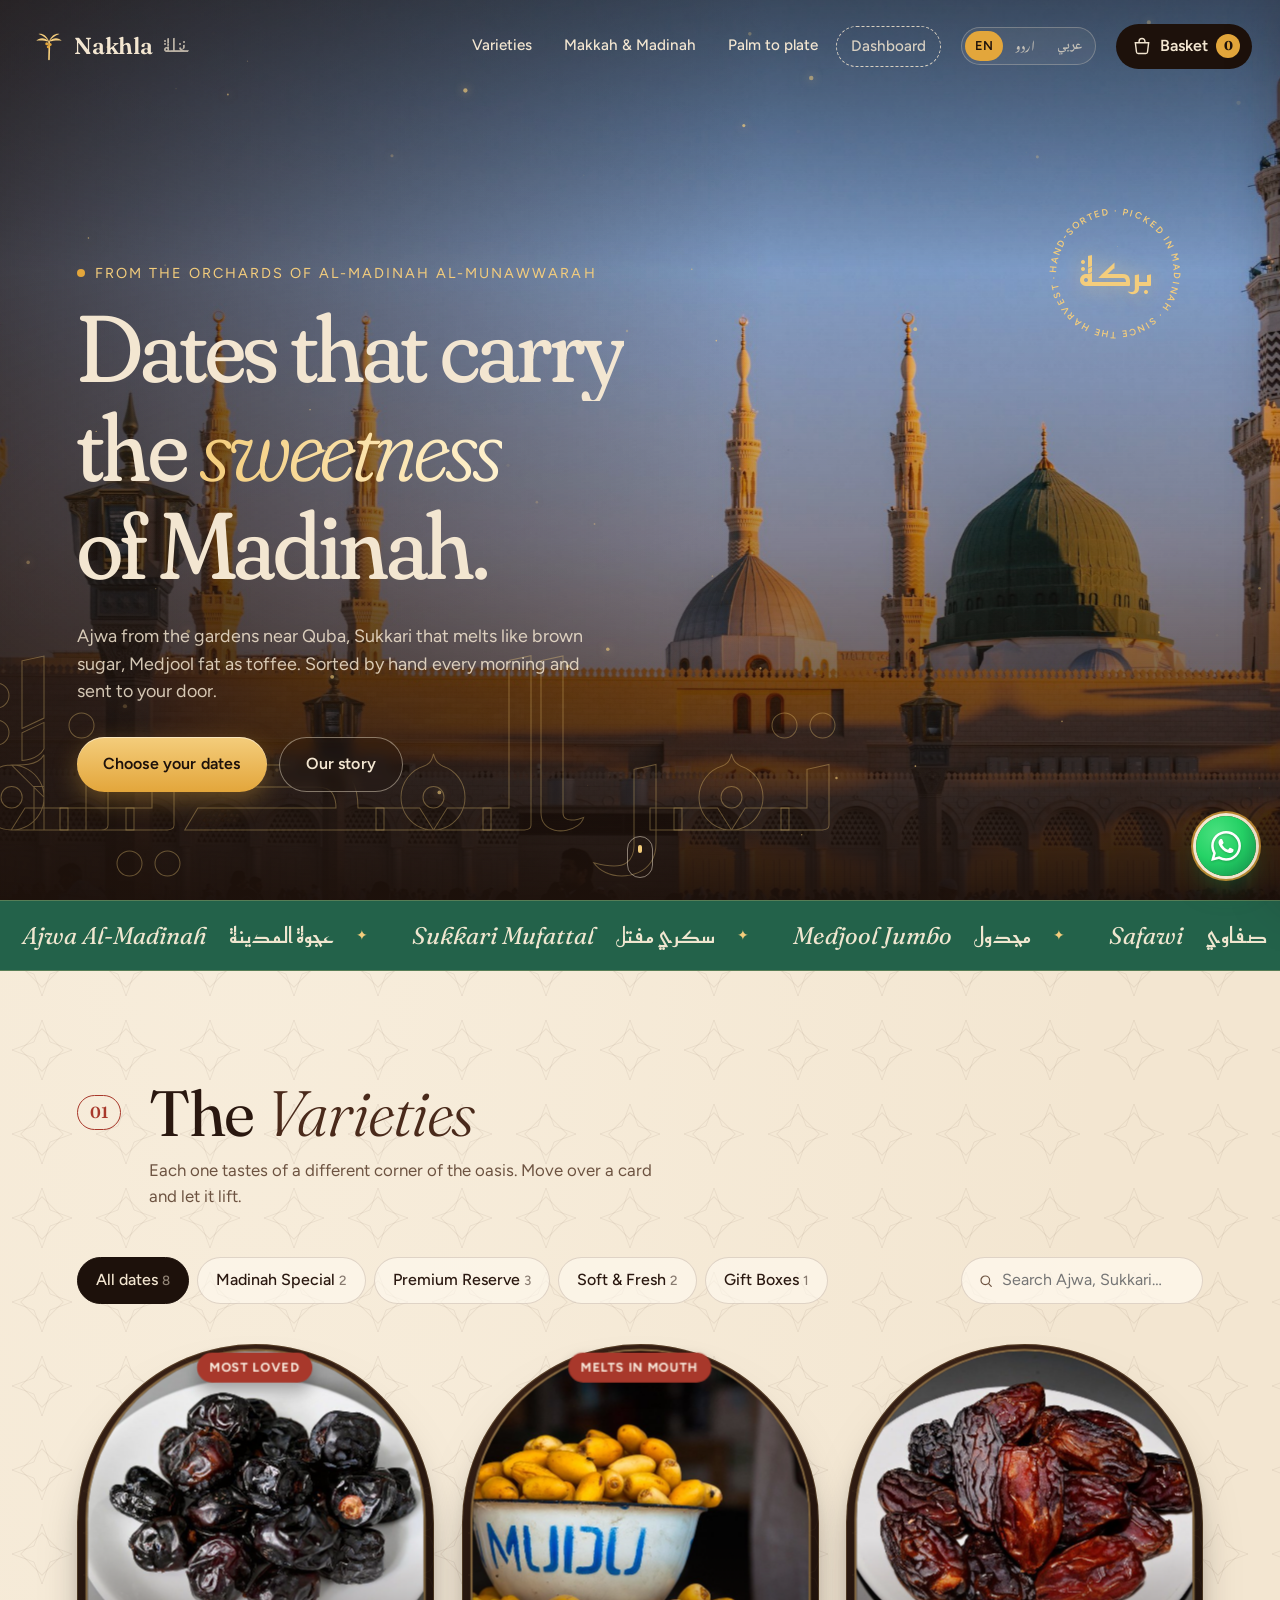
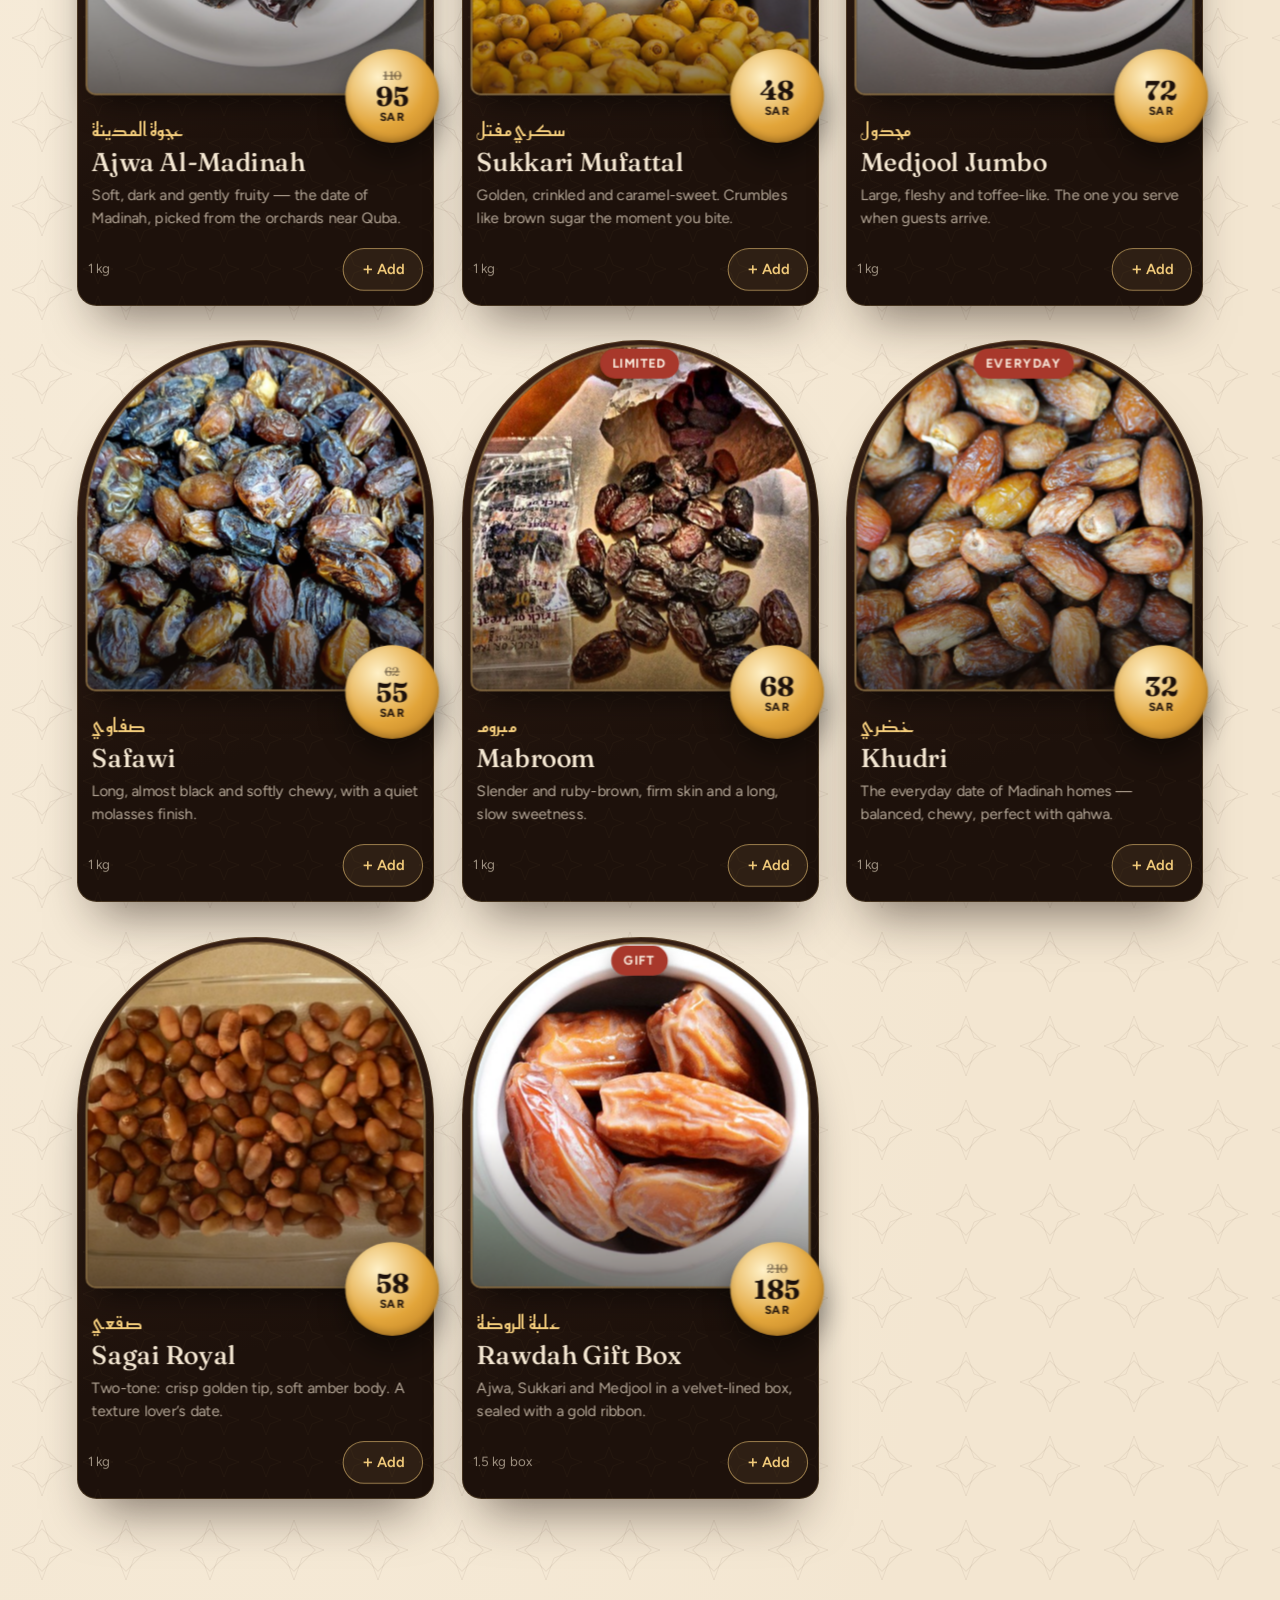
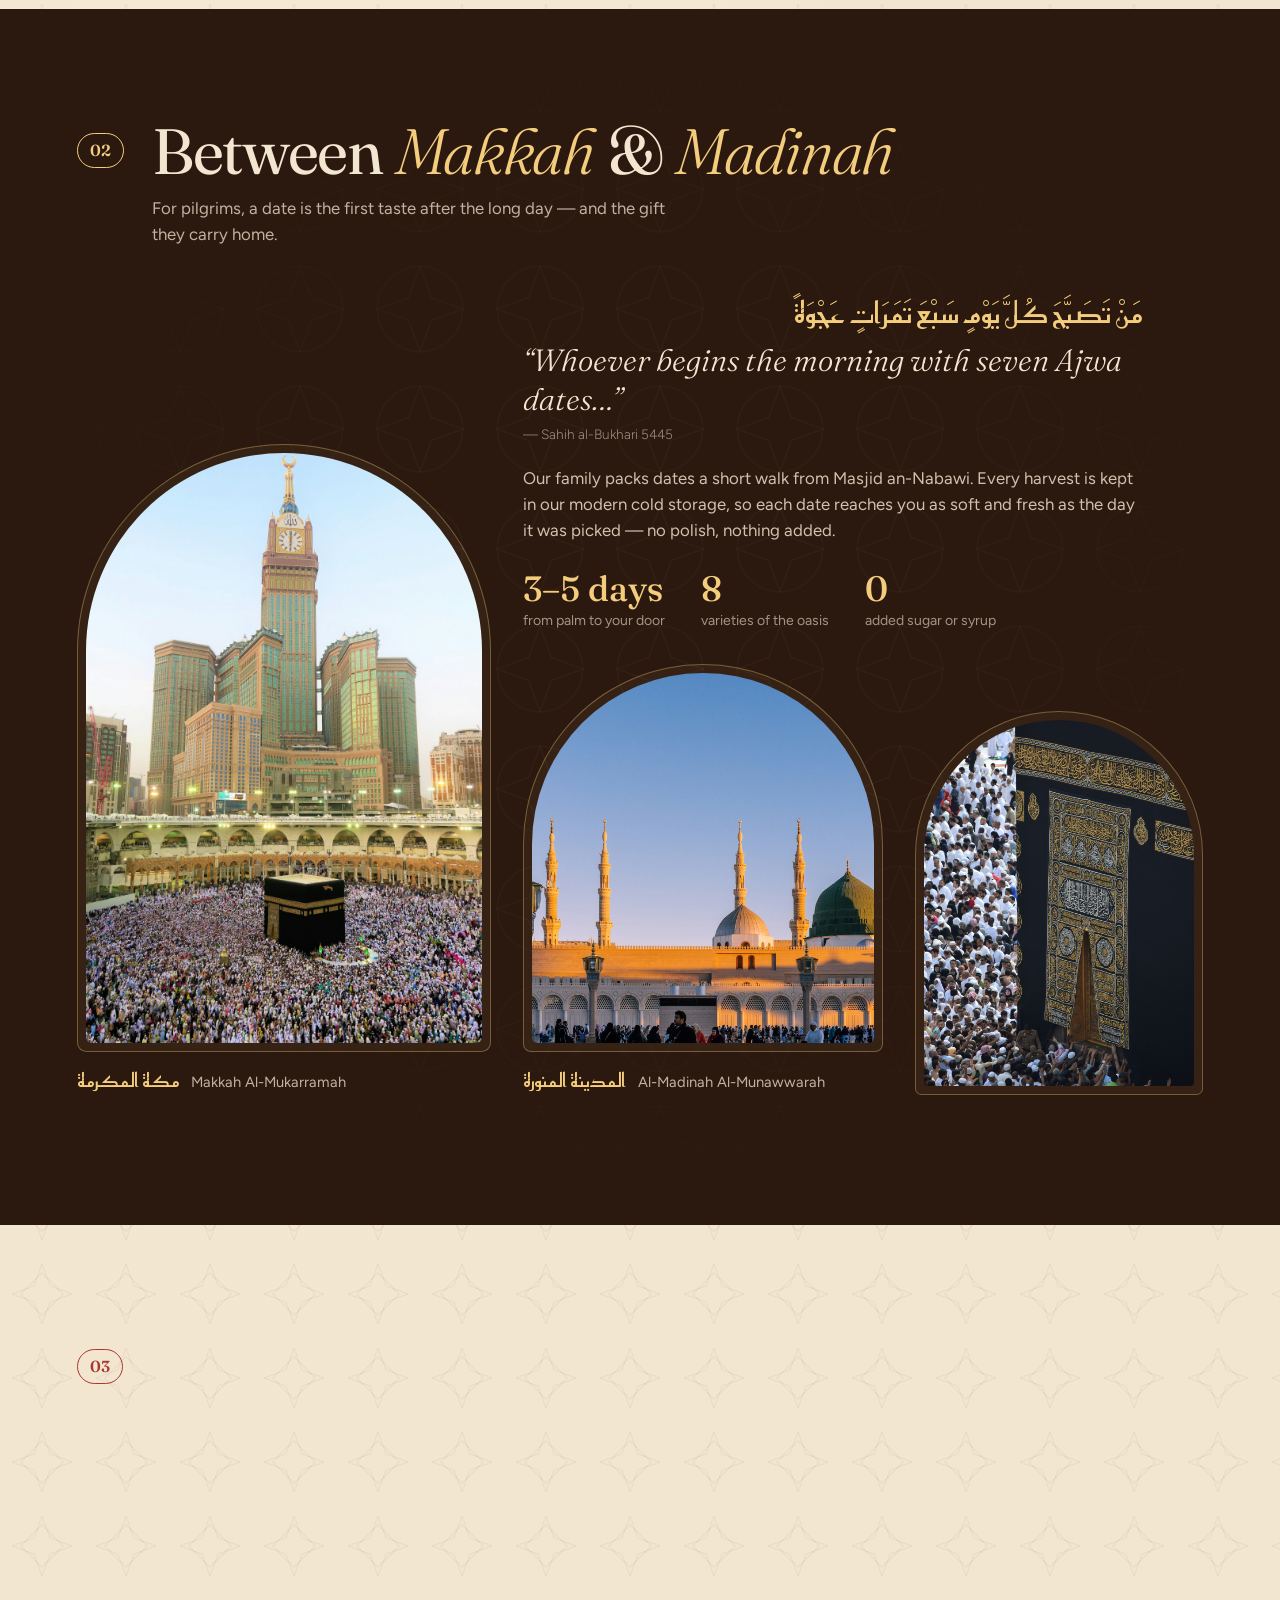
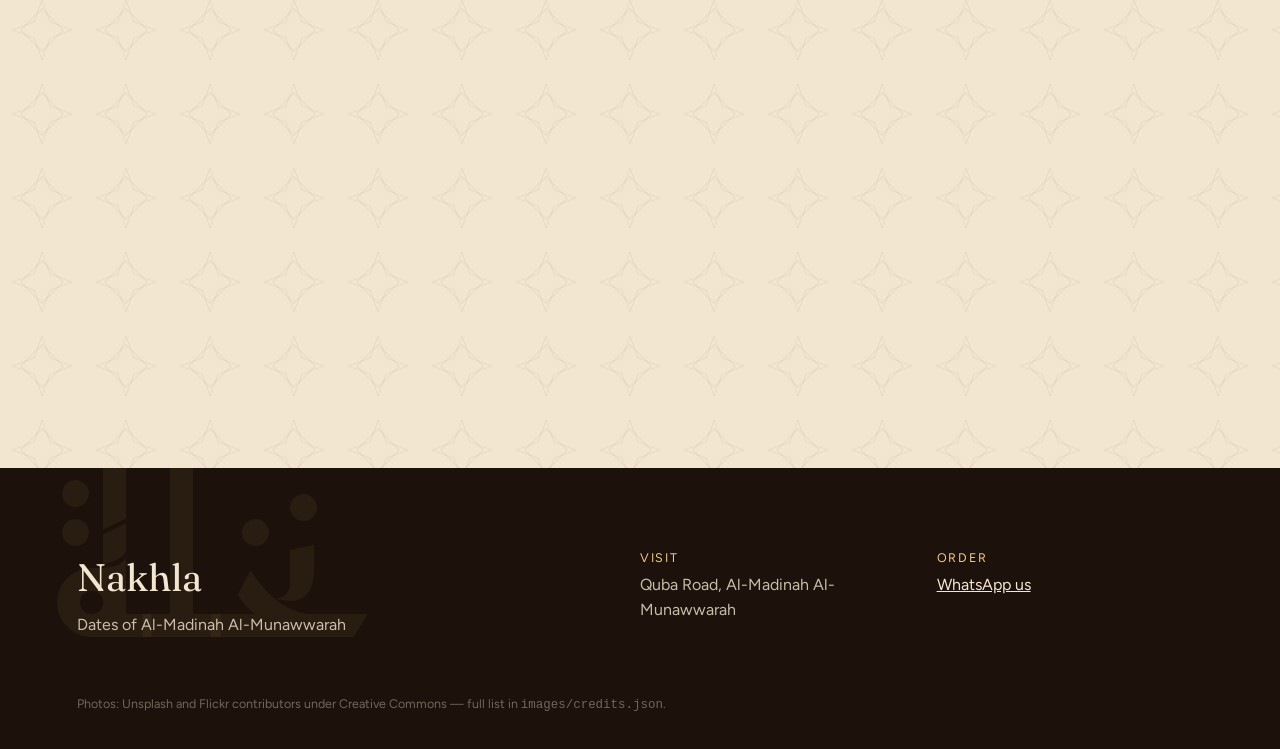
==== index.html @ f66b4bab "Nakhla dates store - client preview Co-Authored-By: Claude Opus 5.5 <noreply@anthropic.com>" ====
<!doctype html>
<html lang="en">
<head>
  <meta charset="utf-8">
  <meta name="viewport" content="width=device-width, initial-scale=1">
  <title>Nakhla — Dates of Madinah</title>
  <meta name="description" content="Ajwa, Sukkari, Medjool and more — hand-sorted dates from the orchards of Al-Madinah Al-Munawwarah.">
  <link rel="preconnect" href="https://fonts.googleapis.com">
  <link rel="preconnect" href="https://fonts.gstatic.com" crossorigin>
  <link href="https://fonts.googleapis.com/css2?family=Fraunces:ital,opsz,wght,SOFT@0,9..144,300..800,50;1,9..144,300..800,50&family=Figtree:wght@400;500;600;700&family=Reem+Kufi:wght@400..700&family=Amiri:wght@400;700&family=Noto+Naskh+Arabic:wght@400..700&family=Noto+Nastaliq+Urdu:wght@400..700&display=swap" rel="stylesheet">
  <link rel="stylesheet" href="css/base.css?v=16">
  <link rel="stylesheet" href="css/store.css?v=16">
  <script src="js/i18n.js?v=16"></script>
</head>
<body>

  <!-- ===== Header ===== -->
  <header class="nav" id="nav">
    <a class="brand" href="#top" aria-label="Nakhla home">
      <svg class="brand-palm" viewBox="0 0 40 40" aria-hidden="true">
        <path d="M20 38 C20 28 21 20 20 14" stroke="currentColor" stroke-width="2.2" fill="none" stroke-linecap="round"/>
        <path d="M20 14 C14 8 7 9 3 13 C9 12 14 13 20 14Z M20 14 C26 8 33 9 37 13 C31 12 26 13 20 14Z M20 14 C17 6 11 3 6 4 C12 6 16 9 20 14Z M20 14 C23 6 29 3 34 4 C28 6 24 9 20 14Z" fill="currentColor"/>
        <circle cx="17" cy="17" r="2" fill="var(--saffron)"/><circle cx="21.5" cy="18" r="2" fill="var(--saffron)"/><circle cx="19" cy="21" r="2" fill="var(--saffron)"/>
      </svg>
      <span class="brand-name" data-bind="name">Nakhla</span>
      <span class="brand-ar ar" data-bind="arabic">نخلة</span>
    </a>
    <nav class="nav-links" aria-label="Main">
      <a href="#shop" data-i18n="nav.varieties">Varieties</a>
      <a href="#cities" data-i18n="nav.cities">Makkah &amp; Madinah</a>
      <a href="#journey" data-i18n="nav.journey">Palm to plate</a>
      <a href="dashboard.html" class="nav-dash" data-i18n="nav.dashboard">Dashboard</a>
    </nav>
    <div class="lang-switch"></div>
    <button class="cart-btn" id="cartBtn" data-i18n-aria="nav.basket" aria-label="Basket">
      <svg viewBox="0 0 24 24" aria-hidden="true"><path d="M4 8h16l-1.4 11.2a2 2 0 0 1-2 1.8H7.4a2 2 0 0 1-2-1.8L4 8Z" fill="none" stroke="currentColor" stroke-width="1.7"/><path d="M8.5 8V6.5a3.5 3.5 0 0 1 7 0V8" fill="none" stroke="currentColor" stroke-width="1.7"/></svg>
      <span data-i18n="nav.basket">Basket</span>
      <b class="cart-count" id="cartCount">0</b>
    </button>
  </header>

  <!-- ===== Hero ===== -->
  <section class="hero" id="top">
    <div class="hero-img" id="heroImg" style="background-image:url('images/madinah-nabawi.jpg')"></div>
    <div class="hero-shade"></div>
    <canvas class="hero-dust" id="heroDust" aria-hidden="true"></canvas>
    <div class="hero-calli ar" aria-hidden="true">تمر المدينة</div>

    <div class="hero-inner">
      <p class="eyebrow reveal"><span class="dot"></span> <span data-i18n="hero.eyebrow">From the orchards of Al-Madinah Al-Munawwarah</span></p>
      <h1 class="hero-title" data-i18n-html="hero.title">
        <span class="line"><span>Dates that carry</span></span>
        <span class="line"><span>the <em>sweetness</em></span></span>
        <span class="line"><span>of Madinah.</span></span>
      </h1>
      <p class="hero-sub reveal" data-i18n="hero.sub">Ajwa from the gardens near Quba, Sukkari that melts like brown sugar, Medjool fat as toffee. Sorted by hand every morning and sent to your door.</p>
      <div class="hero-cta reveal">
        <a href="#shop" class="btn btn-gold" data-i18n="hero.cta1">Choose your dates</a>
        <a href="#cities" class="btn btn-ghost" data-i18n="hero.cta2">Our story</a>
      </div>
    </div>

    <div class="hero-seal reveal" aria-hidden="true">
      <svg viewBox="0 0 200 200">
        <defs><path id="sealPath" d="M100 100 m-78 0 a78 78 0 1 1 156 0 a78 78 0 1 1 -156 0"/></defs>
        <text><textPath href="#sealPath" data-i18n="hero.seal">HAND-SORTED · PICKED IN MADINAH · SINCE THE HARVEST · </textPath></text>
      </svg>
      <span class="ar">بركة</span>
    </div>

    <a href="#shop" class="scroll-cue" data-i18n-aria="nav.varieties" aria-label="Varieties"><span></span></a>
  </section>

  <!-- ===== Marquee ===== -->
  <div class="marquee" aria-hidden="true">
    <div class="marquee-track" id="marquee"></div>
  </div>

  <!-- ===== Shop ===== -->
  <section class="shop" id="shop">
    <div class="sec-head">
      <span class="sec-num">01</span>
      <div>
        <h2 class="sec-title reveal" data-i18n-html="shop.title">The <em>Varieties</em></h2>
        <p class="sec-sub reveal" data-i18n="shop.sub">Each one tastes of a different corner of the oasis. Move over a card and let it lift.</p>
      </div>
    </div>

    <div class="shop-tools reveal">
      <div class="chips" id="chips" role="tablist"></div>
      <label class="search">
        <svg viewBox="0 0 24 24" aria-hidden="true"><circle cx="11" cy="11" r="6.5" fill="none" stroke="currentColor" stroke-width="1.8"/><path d="m16 16 4 4" stroke="currentColor" stroke-width="1.8" stroke-linecap="round"/></svg>
        <input id="search" type="search" data-i18n-ph="shop.search" data-i18n-aria="shop.search" placeholder="Search Ajwa, Sukkari…" aria-label="Search">
      </label>
    </div>

    <div class="grid" id="grid"></div>
    <p class="empty" id="empty" hidden data-i18n="shop.empty">No dates match that search. Try another name.</p>
  </section>

  <!-- ===== Holy cities ===== -->
  <section class="cities" id="cities">
    <div class="cities-pattern" aria-hidden="true"></div>
    <div class="sec-head light">
      <span class="sec-num">02</span>
      <div>
        <h2 class="sec-title reveal" data-i18n-html="cities.title">Between <em>Makkah</em> &amp; <em>Madinah</em></h2>
        <p class="sec-sub reveal" data-i18n="cities.sub">For pilgrims, a date is the first taste after the long day — and the gift they carry home.</p>
      </div>
    </div>

    <div class="cities-grid">
      <figure class="arch arch-tall reveal">
        <div class="arch-frame"><img src="images/makkah-kaaba.jpg" data-i18n-alt="alt.makkah" alt="The Kaaba in Masjid al-Haram, Makkah, with the clock tower behind" loading="lazy"></div>
        <figcaption data-i18n-html="cities.makkah"><span class="ar">مكة المكرمة</span> Makkah Al-Mukarramah</figcaption>
      </figure>

      <div class="cities-text reveal">
        <p class="quote">
          <span class="ar quote-ar">مَنْ تَصَبَّحَ كُلَّ يَوْمٍ سَبْعَ تَمَرَاتٍ عَجْوَةً</span>
          <span data-i18n="cities.quote">“Whoever begins the morning with seven Ajwa dates…”</span>
          <small data-i18n="cities.source">— Sahih al-Bukhari 5445</small>
        </p>
        <p data-i18n="cities.p">Our family packs dates a short walk from Masjid an-Nabawi. Every harvest is kept in our modern cold storage, so each date reaches you as soft and fresh as the day it was picked — no polish, nothing added.</p>
        <ul class="facts">
          <li><b data-i18n="fact1.b">3–5 days</b><span data-i18n="fact1.s">from palm to your door</span></li>
          <li><b>8</b><span data-i18n="fact2.s">varieties of the oasis</span></li>
          <li><b>0</b><span data-i18n="fact3.s">added sugar or syrup</span></li>
        </ul>
      </div>

      <figure class="arch arch-med reveal">
        <div class="arch-frame"><img src="images/madinah-nabawi.jpg" data-i18n-alt="alt.madinah" alt="Masjid an-Nabawi with its green dome at sunset, Madinah" loading="lazy"></div>
        <figcaption data-i18n-html="cities.madinah"><span class="ar">المدينة المنورة</span> Al-Madinah Al-Munawwarah</figcaption>
      </figure>

      <figure class="arch arch-small reveal">
        <div class="arch-frame"><img src="images/kaaba-door.jpg" data-i18n-alt="alt.door" alt="Golden door of the Kaaba surrounded by pilgrims" loading="lazy"></div>
      </figure>
    </div>
  </section>

  <!-- ===== Journey ===== -->
  <section class="journey" id="journey">
    <div class="sec-head">
      <span class="sec-num">03</span>
      <div>
        <h2 class="sec-title reveal" data-i18n-html="journey.title">From palm <em>to plate</em></h2>
      </div>
    </div>
    <div class="journey-row">
      <article class="step reveal">
        <div class="step-img"><img src="images/palm-bunches.jpg" data-i18n-alt="alt.palm" alt="Bunches of ripening dates hanging from a palm" loading="lazy"></div>
        <span class="step-n" data-i18n="step1.n">i.</span>
        <h3 data-i18n="step1.h">Picked at rutab</h3>
        <p data-i18n="step1.p">Bunches are cut when the dates turn soft and glossy — not a day early.</p>
      </article>
      <article class="step reveal">
        <div class="step-img"><img src="images/market.jpg" data-i18n-alt="alt.market" alt="Trays of dates sorted by variety at a market" loading="lazy"></div>
        <span class="step-n" data-i18n="step2.n">ii.</span>
        <h3 data-i18n="step2.h">Sorted by hand</h3>
        <p data-i18n="step2.p">Every date is checked by eye. Torn, dry or dull ones never reach a box.</p>
      </article>
      <article class="step reveal">
        <div class="step-img"><img src="images/shop.jpg" data-i18n-alt="alt.shop" alt="Dates displayed in a shop counter" loading="lazy"></div>
        <span class="step-n" data-i18n="step3.n">iii.</span>
        <h3 data-i18n="step3.h">Packed &amp; sent</h3>
        <p data-i18n="step3.p">Sealed the same day, with a little card naming the orchard it came from.</p>
      </article>
    </div>
  </section>

  <!-- ===== Footer ===== -->
  <footer class="foot">
    <div class="foot-calli ar" aria-hidden="true">نخلة</div>
    <div class="foot-grid">
      <div>
        <p class="foot-brand" data-bind="name">Nakhla</p>
        <p data-bind="tagline">Dates of Al-Madinah Al-Munawwarah</p>
      </div>
      <div>
        <p class="foot-h" data-i18n="foot.visit">Visit</p>
        <p data-bind="address">Quba Road, Al-Madinah Al-Munawwarah</p>
      </div>
      <div>
        <p class="foot-h" data-i18n="foot.order">Order</p>
        <a id="footWa" href="#" target="_blank" rel="noopener" data-i18n="foot.wa">WhatsApp us</a>
      </div>
    </div>
    <p class="credits" data-i18n-html="foot.credits">Photos: Unsplash and Flickr contributors under Creative Commons — full list in <code>images/credits.json</code>.</p>
  </footer>

  <!-- ===== Cart drawer ===== -->
  <div class="scrim" id="scrim"></div>
  <aside class="drawer" id="drawer" data-i18n-aria="cart.title" aria-label="Your basket" aria-hidden="true">
    <div class="drawer-head">
      <h3 data-i18n="cart.title">Your basket</h3>
      <button class="icon-btn" id="closeCart" data-i18n-aria="cart.close" aria-label="Close basket">✕</button>
    </div>
    <div class="drawer-body" id="cartList"></div>
    <div class="drawer-foot">
      <div class="ship-meter" id="shipMeter"><p id="shipText"></p><div class="ship-track"><div class="ship-fill" id="shipFill"></div></div></div>
      <div class="total-row"><span data-i18n="cart.subtotal">Subtotal</span><b id="cartTotal">0</b></div>
      <a class="btn btn-gold btn-block" id="checkout" href="checkout.html" data-i18n="cart.checkout">Checkout →</a>
      <a class="btn-wa" id="waOrder" href="#" target="_blank" rel="noopener" data-i18n="cart.wa">or quick order on WhatsApp</a>
      <p class="tiny" id="payLine"></p>
    </div>
  </aside>

  <div class="toast" id="toast" role="status" aria-live="polite"></div>

  <script src="js/data.js?v=16"></script>
  <script src="js/fairy.js?v=16"></script>
  <script src="js/wa-float.js?v=16"></script>
  <script src="js/store.js?v=16"></script>
</body>
</html>
---- css/base.css ----
/* Nakhla — shared tokens. Palette pulled from the food itself:
   date syrup, toasted sesame, saffron, pistachio and the green of the Rawdah dome. */
:root {
  --dibs: #1d110b;          /* date syrup — deepest */
  --dibs-2: #2b1910;
  --cocoa: #4a2a1b;
  --tahini: #f3e6d1;        /* page background */
  --tahini-2: #ead8bc;
  --sesame: #d9bf96;
  --saffron: #e3a63b;
  --saffron-2: #f4cd7c;
  --pomegranate: #a8382b;
  --pistachio: #8fae6a;
  --rawdah: #23624a;        /* green dome */
  --rawdah-2: #174634;
  --ink: #2a1810;
  --ink-soft: #6d5341;
  --line: rgba(74, 42, 27, .16);

  --f-display: 'Fraunces', Georgia, serif;
  --f-body: 'Figtree', system-ui, sans-serif;
  --f-arabic: 'Reem Kufi', 'Amiri', serif;

  --r-lg: 22px;
  --r-md: 14px;
  --ease-out: cubic-bezier(.16, 1, .3, 1);
}

*, *::before, *::after { box-sizing: border-box; }
html { scroll-behavior: smooth; -webkit-text-size-adjust: 100%; }
body {
  margin: 0;
  font-family: var(--f-body);
  color: var(--ink);
  background: var(--tahini);
  line-height: 1.55;
  overflow-x: hidden;
}
img { max-width: 100%; display: block; }
[hidden] { display: none !important; }
button, input, select, textarea { font: inherit; color: inherit; }
a { color: inherit; }
.ar { font-family: var(--f-arabic); direction: rtl; }

/* Ajwa date cursor */
html.fairy-on, html.fairy-on * { cursor: none !important; }
.fairy {
  position: fixed; left: 0; top: 0; z-index: 10000; pointer-events: none;
  width: 72px; height: 72px; opacity: 0; transition: opacity .3s;
  will-change: transform; filter: drop-shadow(0 5px 7px rgba(29, 17, 11, .35));
}
.fairy.show { opacity: 1; }
/* scale/rotate around the tip (the click point) so it never drifts off target */
.fairy svg { display: block; overflow: visible; transform-origin: 33% 38%; transition: transform .3s var(--ease-out); }
.fairy.hover svg { transform: scale(1.15); }
.fairy.tap svg { transform: scale(.86); }
.fairy .c-glow { transform-box: fill-box; transform-origin: center; opacity: .5; animation: glow 2s ease-in-out infinite; }
.fairy.hover .c-glow { opacity: 1; }
.fairy .c-twinkle { transform-box: fill-box; transform-origin: center; animation: twinkle 1.6s ease-in-out infinite; }
@keyframes glow { 50% { transform: scale(.82); } }
@keyframes twinkle { 0%, 100% { transform: scale(.3) rotate(0); opacity: .2; } 50% { transform: scale(1.1) rotate(45deg); opacity: 1; } }
.fairy-dust { position: fixed; inset: 0; z-index: 9999; pointer-events: none; }

@media (prefers-reduced-motion: reduce) {
  *, *::before, *::after { animation-duration: .01ms !important; animation-iteration-count: 1 !important; transition-duration: .01ms !important; }
  html { scroll-behavior: auto; }
}

/* Toast */
.toast {
  position: fixed; left: 50%; bottom: 28px; z-index: 900;
  transform: translate(-50%, calc(100% + 60px)); opacity: 0; transition: transform .5s var(--ease-out), opacity .3s;
  background: var(--dibs); color: var(--tahini); padding: 12px 20px; border-radius: 999px;
  box-shadow: 0 12px 30px rgba(29, 17, 11, .35); font-weight: 500; font-size: .95rem;
  display: flex; gap: 10px; align-items: center; max-width: calc(100vw - 32px);
}
.toast.show { transform: translate(-50%, 0); opacity: 1; }
.toast::before { content: '✦'; color: var(--saffron); }

/* ================= Languages ================= */
/* Language switcher (EN | اردو | عربي) */
.lang-switch {
  display: inline-flex; align-items: center; gap: 2px; padding: 3px; border-radius: 999px;
  border: 1px solid color-mix(in srgb, currentColor 28%, transparent);
  background: color-mix(in srgb, currentColor 6%, transparent);
  direction: ltr; flex: none;
}
.lang-switch button {
  height: 30px; min-width: 38px; padding: 0 10px; border: 0; border-radius: 999px; background: none; color: inherit;
  display: grid; place-items: center; font: 600 .8rem/1 'Figtree', system-ui, sans-serif; opacity: .72;
  transition: background .25s, color .25s, opacity .25s;
}
.lang-switch button[lang="ur"] { font: 500 .8rem/1 'Noto Nastaliq Urdu', serif; padding-bottom: 4px; }
.lang-switch button[lang="ar"] { font: 600 .86rem/1 'Noto Naskh Arabic', serif; }
.lang-switch button:hover { opacity: 1; }
.lang-switch button.on { background: var(--saffron); color: var(--dibs); opacity: 1; }

/* Fonts per language */
html[lang="ur"] { --f-display: 'Noto Nastaliq Urdu', 'Noto Naskh Arabic', serif; --f-body: 'Noto Nastaliq Urdu', 'Noto Naskh Arabic', serif; }
html[lang="ar"] { --f-display: 'Amiri', 'Noto Naskh Arabic', serif; --f-body: 'Noto Naskh Arabic', 'Amiri', serif; }
html[lang="ur"] body { line-height: 2.05; }
html[lang="ar"] body { line-height: 1.75; }
/* Arabic script must never be letter-spaced (it breaks the joins) and has no italics */
html[dir="rtl"] *, html[dir="rtl"] *::before, html[dir="rtl"] *::after { letter-spacing: 0 !important; }
html[dir="rtl"] em, html[dir="rtl"] i { font-style: normal !important; }
html[dir="rtl"] .eyebrow, html[dir="rtl"] .kicker { text-transform: none; }
/* Brand name, prices and big numbers stay in the Latin display face in every language */
.brand-name, .foot-brand, .co-brand > span:first-child, .sec-num, .cart-count,
.dcard-price b, .dcard-price s, .total-row b, .facts b, .sum-rows .grand dd, .order-no b, .stat-v {
  font-family: 'Fraunces', Georgia, serif;
}
/* Phone / email boxes stay left-to-right but sit on the right in RTL pages */
html[dir="rtl"] input[dir="ltr"] { text-align: right; }
.latin { font-family: 'Fraunces', Georgia, serif; direction: ltr; }
/* +/− quantity controls use the Latin face so the symbols sit centred in every language */
.qty button, .qty span { font-family: 'Figtree', system-ui, sans-serif; line-height: 1; }

/* ================= Floating WhatsApp button ================= */
.wa-float {
  position: fixed; bottom: 24px; inset-inline-end: 24px; z-index: 150;
  display: flex; align-items: center; gap: 12px; text-decoration: none;
  transition: opacity .3s, transform .4s var(--ease-out);
  animation: waIn .8s 1s var(--ease-out) both;
}
@keyframes waIn { from { opacity: 0; transform: translateY(30px) scale(.6); } }
.wa-btn {
  position: relative; width: 60px; height: 60px; border-radius: 50%; display: grid; place-items: center; color: #fff;
  background: radial-gradient(circle at 35% 30%, #4be07f, #25d366 45%, #128c4b);
  box-shadow: 0 0 0 3px var(--tahini), 0 0 0 5px rgba(227, 166, 59, .75), 0 14px 30px -8px rgba(18, 140, 75, .65);
  transition: transform .35s var(--ease-out), box-shadow .35s;
}
.wa-btn::before, .wa-btn::after { /* soft rings pulsing outward */
  content: ''; position: absolute; inset: 0; border-radius: 50%; border: 2px solid #25d366; opacity: 0;
  animation: waRing 2.8s ease-out infinite;
}
.wa-btn::after { animation-delay: 1.4s; }
@keyframes waRing { 0% { transform: scale(1); opacity: .55; } 100% { transform: scale(1.8); opacity: 0; } }
.wa-btn svg { filter: drop-shadow(0 1px 1px rgba(0, 0, 0, .2)); transition: transform .35s var(--ease-out); }
.wa-float:hover .wa-btn { transform: translateY(-3px) scale(1.06); box-shadow: 0 0 0 3px var(--tahini), 0 0 0 5px var(--saffron), 0 18px 34px -8px rgba(18, 140, 75, .75); }
.wa-float:hover .wa-btn svg { transform: rotate(-12deg); }
.wa-float:active .wa-btn { transform: scale(.94); }
.wa-tip {
  order: -1; white-space: nowrap; background: var(--dibs); color: var(--tahini); font: 600 .9rem var(--f-body);
  padding: 9px 16px; border-radius: 999px; border: 1px solid rgba(244, 205, 124, .55); box-shadow: 0 10px 24px -10px rgba(29, 17, 11, .6), 0 0 0 3px rgba(243, 230, 209, .35);
  opacity: 0; transform: translateX(10px); pointer-events: none; transition: opacity .3s, transform .4s var(--ease-out);
}
html[dir="rtl"] .wa-tip { transform: translateX(-10px); }
html[lang="ur"] .wa-tip { line-height: 1.9; padding: 4px 16px 8px; }
.wa-float:hover .wa-tip, .wa-float:focus-visible .wa-tip, .wa-float.peek .wa-tip { opacity: 1; transform: none; }
.wa-float:focus-visible { outline: none; }
.wa-float:focus-visible .wa-btn { box-shadow: 0 0 0 3px var(--tahini), 0 0 0 6px var(--dibs); }
/* step aside while the basket drawer is open */
.drawer.open ~ .wa-float { opacity: 0; pointer-events: none; transform: scale(.7); }
@media (max-width: 600px) {
  .wa-float { bottom: 16px; inset-inline-end: 16px; }
  .wa-btn { width: 54px; height: 54px; }
  .wa-tip { display: none; }
}
@media print { .wa-float { display: none; } }
---- css/store.css ----
/* ================= Store ================= */
body {
  background-color: var(--tahini);
  /* faint eight-point star lattice, like a mashrabiya shadow on the floor */
  background-image:
    url("data:image/svg+xml,%3Csvg xmlns='http://www.w3.org/2000/svg' width='84' height='84' viewBox='0 0 84 84'%3E%3Cg fill='none' stroke='%234a2a1b' stroke-opacity='.07' stroke-width='1'%3E%3Cpath d='M42 12 L50 34 L72 42 L50 50 L42 72 L34 50 L12 42 L34 34Z'/%3E%3Crect x='27' y='27' width='30' height='30' transform='rotate(45 42 42)'/%3E%3C/g%3E%3C/svg%3E"),
    radial-gradient(ellipse at 20% 0%, #f8eedd 0%, transparent 60%);
}

/* ---------- Buttons ---------- */
.btn {
  display: inline-flex; align-items: center; justify-content: center; gap: 8px;
  padding: 14px 26px; border-radius: 999px; border: 0; text-decoration: none;
  font-weight: 600; letter-spacing: .01em; transition: transform .35s var(--ease-out), box-shadow .35s, background .3s;
  position: relative; overflow: hidden;
}
.btn:active { transform: scale(.97); }
.btn-gold { background: linear-gradient(180deg, var(--saffron-2), var(--saffron)); color: var(--dibs); box-shadow: 0 8px 24px rgba(227, 166, 59, .35), inset 0 1px 0 rgba(255, 255, 255, .5); }
.btn-gold::after {
  content: ''; position: absolute; inset: 0; transform: translateX(-120%);
  background: linear-gradient(100deg, transparent 30%, rgba(255, 255, 255, .7) 50%, transparent 70%);
  animation: shine 3.6s ease-in-out infinite;
}
@keyframes shine { 0%, 60% { transform: translateX(-120%); } 100% { transform: translateX(120%); } }
.btn-gold:hover { transform: translateY(-3px); box-shadow: 0 14px 32px rgba(227, 166, 59, .5); }
.btn-ghost { color: var(--tahini); border: 1px solid rgba(243, 230, 209, .45); background: rgba(29, 17, 11, .2); backdrop-filter: blur(6px); }
.btn-ghost:hover { background: rgba(243, 230, 209, .14); }
.btn-green { background: var(--rawdah); color: #f3efe2; }
.btn-green:hover { background: var(--rawdah-2); }
.btn-block { width: 100%; }
.icon-btn { background: none; border: 0; font-size: 1.1rem; padding: 8px; border-radius: 50%; }
.icon-btn:hover { background: var(--tahini-2); }

/* ---------- Nav ---------- */
.nav {
  position: fixed; inset: 14px 16px auto; z-index: 100;
  display: flex; align-items: center; gap: 20px; padding: 10px 12px 10px 18px;
  border-radius: 999px; color: var(--tahini);
  transition: background .4s, color .4s, box-shadow .4s, transform .5s var(--ease-out);
}
.nav.solid { background: rgba(243, 230, 209, .88); color: var(--ink); backdrop-filter: blur(14px) saturate(1.3); box-shadow: 0 8px 30px rgba(29, 17, 11, .12); }
.brand { display: flex; align-items: center; gap: 10px; text-decoration: none; }
.brand-palm { width: 30px; height: 30px; color: var(--rawdah); }
.nav:not(.solid) .brand-palm { color: var(--saffron-2); }
.brand-name { font-family: var(--f-display); font-size: 1.45rem; font-weight: 600; letter-spacing: -.01em; }
.brand-ar { font-size: 1.1rem; opacity: .7; }
.nav-links { display: flex; gap: 4px; margin-inline-start: auto; }
.nav-links a { text-decoration: none; padding: 8px 14px; border-radius: 999px; font-weight: 500; font-size: .95rem; transition: background .25s; }
.nav-links a:hover { background: rgba(227, 166, 59, .2); }
.nav-dash { border: 1px dashed currentColor; opacity: .85; }
.cart-btn {
  display: flex; align-items: center; gap: 8px; border: 0; border-radius: 999px;
  background: var(--dibs); color: var(--tahini); padding: 10px 12px 10px 16px; font-weight: 600;
}
.cart-btn svg { width: 20px; height: 20px; }
.cart-count {
  min-width: 24px; height: 24px; display: grid; place-items: center; border-radius: 999px;
  background: var(--saffron); color: var(--dibs); font-size: .8rem;
}
.cart-count.bump { animation: bump .5s var(--ease-out); }
@keyframes bump { 40% { transform: scale(1.5) rotate(-10deg); } }

/* ---------- Hero ---------- */
.hero {
  position: relative; min-height: 100svh; overflow: hidden; color: var(--tahini);
  display: flex; align-items: flex-end; padding: 130px 6vw 12vh;
  background: var(--dibs);
}
.hero-img {
  position: absolute; inset: -6% 0 0; background-size: cover; background-position: center 40%;
  transform: scale(1.08); animation: heroIn 2.6s var(--ease-out) forwards; will-change: transform;
}
@keyframes heroIn { from { transform: scale(1.22); filter: brightness(.4) saturate(.6); } to { transform: scale(1.08); filter: none; } }
.hero-shade {
  position: absolute; inset: 0;
  background:
    linear-gradient(180deg, rgba(29, 17, 11, .55) 0%, rgba(29, 17, 11, .05) 30%, rgba(29, 17, 11, .35) 60%, rgba(29, 17, 11, .96) 100%),
    linear-gradient(90deg, rgba(29, 17, 11, .7) 0%, transparent 60%);
}
.hero-dust { position: absolute; inset: 0; width: 100%; height: 100%; pointer-events: none; }
.hero-calli {
  position: absolute; inset-inline-end: -2vw; bottom: 4vh; font-size: clamp(5rem, 17vw, 16rem); line-height: 1;
  color: transparent; -webkit-text-stroke: 1px rgba(244, 205, 124, .35); pointer-events: none; white-space: nowrap;
  animation: drift 14s ease-in-out infinite alternate;
}
@keyframes drift { to { transform: translateX(-3vw); } }
.hero-inner { position: relative; max-width: 760px; }
.eyebrow { display: inline-flex; align-items: center; gap: 10px; font-size: .9rem; letter-spacing: .14em; text-transform: uppercase; color: var(--saffron-2); margin: 0 0 18px; }
.eyebrow .dot { width: 8px; height: 8px; border-radius: 50%; background: var(--saffron); box-shadow: 0 0 0 0 rgba(227, 166, 59, .7); animation: pulse 2.2s infinite; }
@keyframes pulse { 70% { box-shadow: 0 0 0 12px rgba(227, 166, 59, 0); } 100% { box-shadow: 0 0 0 0 rgba(227, 166, 59, 0); } }
.hero-title {
  font-family: var(--f-display); font-weight: 400; font-size: clamp(2.7rem, 7.4vw, 6.4rem);
  line-height: .98; letter-spacing: -.025em; margin: 0 0 24px; font-variation-settings: 'SOFT' 100, 'opsz' 144;
}
.hero-title .line { display: block; overflow: hidden; padding-bottom: .06em; }
.hero-title .line > span { display: inline-block; transform: translateY(110%); animation: rise 1.2s var(--ease-out) forwards; }
.hero-title .line:nth-child(2) > span { animation-delay: .14s; }
.hero-title .line:nth-child(3) > span { animation-delay: .28s; }
@keyframes rise { to { transform: none; } }
.hero-title em {
  font-style: italic; font-weight: 300;
  background: linear-gradient(90deg, var(--saffron-2), #fff2cf 40%, var(--saffron) 60%, var(--saffron-2));
  background-size: 250% 100%; -webkit-background-clip: text; background-clip: text; color: transparent;
  animation: goldflow 5s linear infinite;
}
@keyframes goldflow { to { background-position: -250% 0; } }
.hero-sub { font-size: clamp(1rem, 1.4vw, 1.18rem); max-width: 540px; color: rgba(243, 230, 209, .85); margin: 0 0 32px; }
.hero-cta { display: flex; gap: 12px; flex-wrap: wrap; }

.hero-seal {
  position: absolute; inset-inline-end: 7vw; top: 22vh; width: 150px; height: 150px; display: grid; place-items: center;
}
.hero-seal svg { position: absolute; inset: 0; animation: spin 26s linear infinite; }
.hero-seal text { fill: var(--saffron-2); font: 600 12.5px var(--f-body); letter-spacing: .18em; }
.hero-seal span { font-size: 2.4rem; color: var(--saffron-2); text-shadow: 0 0 22px rgba(244, 205, 124, .6); }
@keyframes spin { to { transform: rotate(360deg); } }

.scroll-cue { position: absolute; left: 50%; bottom: 22px; width: 26px; height: 42px; border: 1.5px solid rgba(243, 230, 209, .5); border-radius: 20px; transform: translateX(-50%); }
.scroll-cue span { position: absolute; left: 50%; top: 8px; width: 4px; height: 8px; border-radius: 4px; background: var(--saffron-2); transform: translateX(-50%); animation: cue 1.8s ease-in-out infinite; }
@keyframes cue { 60% { transform: translate(-50%, 14px); opacity: 0; } 61% { transform: translate(-50%, 0); opacity: 0; } }

/* ---------- Marquee ---------- */
.marquee { background: var(--rawdah); color: #efe6cf; overflow: hidden; padding: 16px 0; border-block: 1px solid rgba(244, 205, 124, .25); }
.marquee-track { display: flex; width: max-content; animation: marq 38s linear infinite; }
.marquee-track span { font-family: var(--f-display); font-size: 1.5rem; font-style: italic; padding: 0 22px; white-space: nowrap; display: flex; align-items: center; gap: 22px; }
.marquee-track span::after { content: '✦'; font-style: normal; font-size: .9rem; color: var(--saffron-2); }
.marquee-track .ar { font-style: normal; font-size: 1.35rem; }
@keyframes marq { to { transform: translateX(-50%); } }

/* ---------- Section heads ---------- */
section { position: relative; }
.shop, .journey { padding: 110px 6vw; }
.sec-head { display: flex; gap: 28px; align-items: flex-start; margin-bottom: 48px; }
.sec-num {
  font-family: var(--f-display); font-size: 1rem; font-weight: 600; color: var(--pomegranate);
  border: 1px solid currentColor; border-radius: 999px; padding: 4px 12px; margin-top: 14px;
}
.sec-title { font-family: var(--f-display); font-weight: 400; font-size: clamp(2.2rem, 5vw, 4rem); line-height: 1; letter-spacing: -.02em; margin: 0 0 12px; }
.sec-title em { font-style: italic; color: var(--cocoa); font-weight: 300; }
.sec-sub { margin: 0; color: var(--ink-soft); max-width: 520px; font-size: 1.05rem; }
.sec-head.light .sec-title, .sec-head.light .sec-title em { color: var(--tahini); }
.sec-head.light .sec-title em { color: var(--saffron-2); }
.sec-head.light .sec-sub { color: rgba(243, 230, 209, .75); }
.sec-head.light .sec-num { color: var(--saffron-2); }

/* ---------- Shop tools ---------- */
.shop-tools { display: flex; justify-content: space-between; gap: 16px; flex-wrap: wrap; margin-bottom: 40px; }
.chips { display: flex; gap: 8px; flex-wrap: wrap; }
.chip {
  border: 1px solid var(--line); background: rgba(255, 250, 240, .6); padding: 9px 18px; border-radius: 999px;
  font-weight: 500; transition: all .3s var(--ease-out); position: relative;
}
.chip:hover { border-color: var(--cocoa); transform: translateY(-2px); }
.chip.active { background: var(--dibs); color: var(--tahini); border-color: var(--dibs); }
.chip small { opacity: .55; margin-inline-start: 4px; }
.search { display: flex; align-items: center; gap: 8px; border: 1px solid var(--line); background: rgba(255, 250, 240, .7); border-radius: 999px; padding: 0 16px; min-width: 240px; }
.search svg { width: 18px; height: 18px; color: var(--ink-soft); }
.search input { border: 0; background: none; outline: none; padding: 10px 0; width: 100%; }
.search:focus-within { border-color: var(--saffron); box-shadow: 0 0 0 4px rgba(227, 166, 59, .18); }

/* ---------- 3D depth cards ---------- */
.grid { display: grid; grid-template-columns: repeat(auto-fill, minmax(270px, 1fr)); gap: 34px 28px; }
.dcard-wrap { perspective: 1100px; }
.dcard-wrap.enter { animation: cardIn .9s var(--ease-out) both; }
@keyframes cardIn { from { opacity: 0; transform: translateY(40px) rotateX(-12deg); } }
.dcard {
  position: relative; transform-style: preserve-3d; border-radius: 200px 200px var(--r-lg) var(--r-lg);
  transition: transform .6s var(--ease-out); will-change: transform;
  --rx: 0deg; --ry: 0deg; --gx: 50%; --gy: 30%;
  transform: rotateX(var(--rx)) rotateY(var(--ry));
}
.dcard.live { transition: transform .12s linear; }
.dcard-plate {
  position: absolute; inset: 0; border-radius: inherit;
  background: linear-gradient(165deg, #3a2217 0%, var(--dibs) 70%);
  box-shadow: 0 30px 50px -20px rgba(29, 17, 11, .55), inset 0 0 0 1px rgba(244, 205, 124, .18);
  overflow: hidden;
}
.dcard-plate::before { /* star lattice inside the card */
  content: ''; position: absolute; inset: 0; opacity: .5;
  background-image: url("data:image/svg+xml,%3Csvg xmlns='http://www.w3.org/2000/svg' width='42' height='42' viewBox='0 0 84 84'%3E%3Cpath d='M42 12 L50 34 L72 42 L50 50 L42 72 L34 50 L12 42 L34 34Z' fill='none' stroke='%23f4cd7c' stroke-opacity='.12'/%3E%3C/svg%3E");
}
.dcard-plate::after { /* moving glare */
  content: ''; position: absolute; inset: 0;
  background: radial-gradient(circle at var(--gx) var(--gy), rgba(255, 236, 190, .28), transparent 45%);
  opacity: 0; transition: opacity .4s;
}
.dcard:hover .dcard-plate::after { opacity: 1; }
.dcard-inner { position: relative; transform-style: preserve-3d; padding: 14px 14px 20px; }
.dcard-media { position: relative; transform-style: preserve-3d; }
.dcard-arch {
  position: relative; aspect-ratio: 1 / 1.02; border-radius: 200px 200px 12px 12px; overflow: hidden;
  transform: translateZ(36px); box-shadow: 0 18px 30px -12px rgba(0, 0, 0, .6);
  border: 2px solid rgba(244, 205, 124, .45);
}
.dcard-arch img { width: 100%; height: 100%; object-fit: cover; transform: scale(1.12) translate(calc(var(--ry) * -.6), calc(var(--rx) * .6)); transition: transform .6s var(--ease-out); }
.dcard.live .dcard-arch img { transition: transform .12s linear; }
.dcard-arch .art { position: absolute; inset: 0; display: grid; place-items: center; background: radial-gradient(circle at 50% 40%, #f6e3bf, #d9bf96); }
.dcard-arch .art svg { width: 86%; }
.dcard-arch::after { content: ''; position: absolute; inset: 0; background: linear-gradient(180deg, transparent 55%, rgba(29, 17, 11, .55)); }
.dcard-badge {
  position: absolute; top: 12px; left: 50%; transform: translate(-50%, 0) translateZ(70px);
  background: var(--pomegranate); color: #fbeee0; font-size: .74rem; font-weight: 700; letter-spacing: .08em; text-transform: uppercase;
  padding: 5px 12px; border-radius: 999px; white-space: nowrap; box-shadow: 0 8px 16px rgba(0, 0, 0, .35);
}
.dcard-price {
  position: absolute; inset-inline-end: -4px; bottom: -40px; transform: translateZ(90px);
  width: 86px; height: 86px; border-radius: 50%; display: grid; place-content: center; text-align: center;
  background: radial-gradient(circle at 35% 30%, #fff1c8, var(--saffron) 55%, #b97a1f);
  color: var(--dibs); box-shadow: 0 14px 26px rgba(0, 0, 0, .45), inset 0 -3px 6px rgba(0, 0, 0, .2);
  line-height: 1.05;
}
.dcard-price b { font-family: var(--f-display); font-size: 1.55rem; font-weight: 700; }
.dcard-price small { font-size: .66rem; font-weight: 700; letter-spacing: .08em; }
.dcard-price s { font-size: .7rem; opacity: .6; }
.dcard-text { transform: translateZ(48px); padding: 18px 8px 0; color: var(--tahini); }
.dcard-ar { font-size: 1.15rem; color: var(--saffron-2); margin: 0; padding-inline-end: 90px; text-align: start; min-height: 1.6em; }
.dcard-name { font-family: var(--f-display); font-size: 1.55rem; font-weight: 500; margin: 2px 0 6px; line-height: 1.1; }
.dcard-desc { font-size: .9rem; color: rgba(243, 230, 209, .7); margin: 0 0 16px; min-height: 3.6em; }
.dcard-row { display: flex; align-items: center; justify-content: space-between; gap: 10px; transform: translateZ(20px); }
.dcard-unit { font-size: .82rem; color: rgba(243, 230, 209, .6); }
.dcard-unit.low { color: #f2a68f; }
.add-btn {
  display: inline-flex; align-items: center; gap: 6px; border: 1px solid rgba(244, 205, 124, .55); color: var(--saffron-2);
  background: rgba(244, 205, 124, .08); padding: 9px 16px; border-radius: 999px; font-weight: 600; font-size: .9rem;
  transition: all .3s var(--ease-out);
}
.add-btn:hover { background: var(--saffron); color: var(--dibs); border-color: var(--saffron); transform: translateY(-2px); }
.add-btn:disabled { opacity: .4; pointer-events: none; }
.add-btn.added { background: var(--rawdah); color: #fff; border-color: var(--rawdah); }
.empty { text-align: center; color: var(--ink-soft); padding: 40px 0; font-size: 1.05rem; }

/* ---------- Cities ---------- */
.cities { background: var(--dibs-2); color: var(--tahini); padding: 110px 6vw 130px; overflow: hidden; }
.cities-pattern {
  position: absolute; inset: 0; opacity: .5; pointer-events: none;
  background-image: url("data:image/svg+xml,%3Csvg xmlns='http://www.w3.org/2000/svg' width='120' height='120' viewBox='0 0 84 84'%3E%3Cg fill='none' stroke='%23f4cd7c' stroke-opacity='.07'%3E%3Cpath d='M42 12 L50 34 L72 42 L50 50 L42 72 L34 50 L12 42 L34 34Z'/%3E%3Ccircle cx='42' cy='42' r='30'/%3E%3C/g%3E%3C/svg%3E");
  mask-image: radial-gradient(ellipse at center, #000 30%, transparent 75%);
}
.cities-grid {
  position: relative; display: grid; gap: 32px;
  grid-template-columns: 1.15fr 1fr .8fr;
  grid-template-areas: "tall text text" "tall med small";
  align-items: end;
}
.arch { margin: 0; }
.arch-frame { border-radius: 400px 400px 18px 18px; overflow: hidden; border: 1px solid rgba(244, 205, 124, .35); padding: 8px; background: rgba(244, 205, 124, .05); }
.arch-frame img { width: 100%; height: 100%; object-fit: cover; border-radius: 400px 400px 12px 12px; transition: transform 1.4s var(--ease-out); }
.arch:hover .arch-frame img { transform: scale(1.06); }
.arch figcaption { margin-top: 14px; font-size: .92rem; color: rgba(243, 230, 209, .75); display: flex; gap: 12px; align-items: baseline; flex-wrap: wrap; }
.arch figcaption .ar { color: var(--saffron-2); font-size: 1.2rem; }
.arch-tall { grid-area: tall; } .arch-tall .arch-frame { aspect-ratio: 3 / 4.4; }
.arch-med { grid-area: med; } .arch-med .arch-frame { aspect-ratio: 4 / 4.3; }
.arch-small { grid-area: small; } .arch-small .arch-frame { aspect-ratio: 3 / 4; }
.cities-text { grid-area: text; align-self: start; max-width: 620px; font-size: 1.05rem; color: rgba(243, 230, 209, .82); }
.quote { font-family: var(--f-display); font-size: clamp(1.4rem, 2.4vw, 2rem); line-height: 1.25; color: var(--tahini); margin: 0 0 22px; font-style: italic; font-weight: 300; }
.quote-ar { display: block; font-style: normal; color: var(--saffron-2); font-size: .95em; margin-bottom: 10px; }
.quote small { display: block; font-family: var(--f-body); font-style: normal; font-size: .85rem; color: rgba(243, 230, 209, .55); margin-top: 8px; }
.facts { list-style: none; padding: 0; margin: 28px 0 0; display: flex; gap: 36px; flex-wrap: wrap; }
.facts b { display: block; font-family: var(--f-display); font-size: 2.2rem; font-weight: 500; color: var(--saffron-2); line-height: 1; }
.facts span { font-size: .88rem; color: rgba(243, 230, 209, .6); }

/* ---------- Journey ---------- */
.journey-row { display: grid; grid-template-columns: repeat(3, 1fr); gap: 28px; }
.step { position: relative; }
.step:nth-child(2) { margin-top: 60px; }
.step:nth-child(3) { margin-top: 120px; }
.step-img { border-radius: var(--r-lg); overflow: hidden; aspect-ratio: 4 / 3; box-shadow: 0 24px 40px -22px rgba(29, 17, 11, .5); }
.step-img img { width: 100%; height: 100%; object-fit: cover; transition: transform 1.2s var(--ease-out); }
.step:hover .step-img img { transform: scale(1.07) rotate(.6deg); }
.step-n { position: absolute; top: -26px; inset-inline-start: 18px; font-family: var(--f-display); font-style: italic; font-size: 3.6rem; color: var(--pomegranate); line-height: 1; text-shadow: 0 2px 0 var(--tahini); }
.step h3 { font-family: var(--f-display); font-weight: 500; font-size: 1.5rem; margin: 18px 0 6px; }
.step p { margin: 0; color: var(--ink-soft); }

/* ---------- Footer ---------- */
.foot { position: relative; background: var(--dibs); color: rgba(243, 230, 209, .8); padding: 80px 6vw 30px; overflow: hidden; }
.foot-calli { position: absolute; inset-inline-end: 4vw; top: -2vw; font-size: clamp(6rem, 18vw, 15rem); color: rgba(244, 205, 124, .06); line-height: 1; pointer-events: none; }
.foot-grid { position: relative; display: grid; grid-template-columns: 2fr 1fr 1fr; gap: 30px; }
.foot-brand { font-family: var(--f-display); font-size: 2.4rem; color: var(--tahini); margin: 0 0 4px; }
.foot-h { text-transform: uppercase; letter-spacing: .14em; font-size: .78rem; color: var(--saffron-2); margin: 0 0 8px; }
.foot p { margin: 0 0 6px; }
.foot a { color: var(--tahini); }
.credits { position: relative; margin-top: 50px !important; font-size: .78rem; color: rgba(243, 230, 209, .4); }

/* ---------- Drawer ---------- */
.scrim { position: fixed; inset: 0; background: rgba(29, 17, 11, .5); backdrop-filter: blur(3px); z-index: 200; opacity: 0; pointer-events: none; transition: opacity .4s; }
.scrim.open { opacity: 1; pointer-events: auto; }
.drawer {
  position: fixed; top: 0; right: 0; bottom: 0; width: min(420px, 100vw); z-index: 210; background: var(--tahini);
  display: flex; flex-direction: column; transform: translateX(105%); transition: transform .55s var(--ease-out);
  box-shadow: -20px 0 50px rgba(29, 17, 11, .25);
}
.drawer.open { transform: none; }
.drawer-head { display: flex; justify-content: space-between; align-items: center; padding: 22px 22px 12px; border-bottom: 1px solid var(--line); }
.drawer-head h3 { font-family: var(--f-display); font-weight: 500; font-size: 1.6rem; margin: 0; }
.drawer-body { flex: 1; overflow-y: auto; padding: 12px 22px; }
.drawer-foot { padding: 18px 22px 24px; border-top: 1px solid var(--line); background: var(--tahini-2); }
.total-row { display: flex; justify-content: space-between; align-items: baseline; margin-bottom: 14px; font-size: 1.05rem; }
.total-row b { font-family: var(--f-display); font-size: 1.7rem; }
.tiny { font-size: .78rem; color: var(--ink-soft); margin: 10px 0 0; text-align: center; }
.citem { display: grid; grid-template-columns: 62px 1fr auto; gap: 14px; align-items: center; padding: 14px 0; border-bottom: 1px dashed var(--line); animation: cardIn .5s var(--ease-out); }
.citem img, .citem .art { width: 62px; height: 62px; border-radius: 30px 30px 8px 8px; object-fit: cover; background: var(--sesame); }
.citem .art svg { width: 100%; height: 100%; }
.citem h4 { margin: 0; font-family: var(--f-display); font-weight: 500; font-size: 1.1rem; }
.citem p { margin: 2px 0 0; font-size: .85rem; color: var(--ink-soft); }
.qty { display: flex; align-items: center; border: 1px solid var(--line); border-radius: 999px; }
.qty button { border: 0; background: none; width: 30px; height: 30px; font-size: 1.1rem; border-radius: 50%; }
.qty button:hover { background: var(--tahini-2); }
.qty span { min-width: 22px; text-align: center; font-weight: 600; }
.cart-empty { text-align: center; padding: 60px 10px; color: var(--ink-soft); }
.cart-empty .ar { display: block; font-size: 2.6rem; color: var(--sesame); margin-bottom: 8px; }

/* ---------- Reveal ---------- */
.reveal { opacity: 0; transform: translateY(26px); transition: opacity 1s var(--ease-out), transform 1s var(--ease-out); }
.reveal.in { opacity: 1; transform: none; }
.hero .reveal { transition-delay: .5s; }

/* ---------- Responsive ---------- */
@media (max-width: 960px) {
  .nav-links { display: none; }
  .lang-switch { margin-inline-start: auto; }
  .hero-seal { display: none; }
  .cities-grid { grid-template-columns: 1fr 1fr; grid-template-areas: "text text" "tall med" "tall small"; }
  .journey-row { grid-template-columns: 1fr; }
  .step:nth-child(n) { margin-top: 30px; }
  .foot-grid { grid-template-columns: 1fr; }
}
@media (max-width: 600px) {
  .nav { inset: 10px 10px auto; padding: 8px 8px 8px 14px; gap: 10px; }
  .brand-ar, .cart-btn > span { display: none; }
  .hero { padding: 110px 16px 90px; }
  .shop, .journey, .cities { padding-left: 16px; padding-right: 16px; }
  .sec-head { flex-direction: column; gap: 6px; }
  .search { min-width: 0; width: 100%; }
  .cities-grid { grid-template-columns: 1fr; grid-template-areas: "text" "tall" "med" "small"; }
  .grid { grid-template-columns: 1fr; }
  .foot { padding-left: 16px; padding-right: 16px; }
}

/* ---------- Basket extras ---------- */
.ship-meter { margin-bottom: 14px; }
.ship-meter p { margin: 0 0 6px; font-size: .86rem; color: var(--ink-soft); }
.ship-meter b { color: var(--ink); }
.ship-track { height: 7px; border-radius: 99px; background: rgba(74, 42, 27, .12); overflow: hidden; }
.ship-fill { height: 100%; width: 0; border-radius: 99px; background: linear-gradient(90deg, var(--cocoa), var(--saffron)); transition: width .8s var(--ease-out); }
.ship-meter.done .ship-fill { background: linear-gradient(90deg, var(--rawdah), var(--pistachio)); }
.btn-wa { display: block; text-align: center; margin-top: 10px; font-size: .88rem; color: var(--rawdah); font-weight: 600; }

/* ---------- Urdu / Arabic (right-to-left) ---------- */
.marquee { direction: ltr; }              /* keep the scroll seamless; each name keeps its own direction */
html[dir="rtl"] .hero-shade {
  background:
    linear-gradient(180deg, rgba(29, 17, 11, .55) 0%, rgba(29, 17, 11, .05) 30%, rgba(29, 17, 11, .35) 60%, rgba(29, 17, 11, .96) 100%),
    linear-gradient(270deg, rgba(29, 17, 11, .7) 0%, transparent 60%);
}
html[dir="rtl"] .hero-calli { animation-name: driftRtl; }
@keyframes driftRtl { to { transform: translateX(3vw); } }
html[dir="rtl"] .dcard-ar.latin { font-size: 1rem; }
html[dir="rtl"] .dcard-price small { font-size: .78rem; line-height: 1.2; }

/* Urdu — Nastaliq is tall, so give every line room to breathe */
html[lang="ur"] .hero-title { font-size: clamp(2.1rem, 5.2vw, 4.4rem); line-height: 1.75; font-weight: 600; }
html[lang="ur"] .hero-title .line { overflow: visible; padding: 0; }
html[lang="ur"] .hero-title .line > span { animation-name: riseFade; }
html[lang="ur"] .sec-title { font-size: clamp(1.9rem, 4vw, 3.1rem); line-height: 1.8; font-weight: 600; }
html[lang="ur"] .hero-sub, html[lang="ur"] .sec-sub { font-size: 1rem; line-height: 2.2; }
html[lang="ur"] .dcard-name { font-size: 1.3rem; line-height: 1.9; font-weight: 600; }
html[lang="ur"] .dcard-desc { font-size: .84rem; line-height: 2.1; min-height: 6.4em; }
html[lang="ur"] .quote { font-size: clamp(1.15rem, 2vw, 1.5rem); line-height: 2.2; }
html[lang="ur"] .step h3 { font-size: 1.25rem; line-height: 2; }
html[lang="ur"] .marquee-track span { font-size: 1.2rem; line-height: 1.9; }
html[lang="ur"] .btn, html[lang="ur"] .chip, html[lang="ur"] .add-btn, html[lang="ur"] .cart-btn { line-height: 1.7; padding-top: 8px; padding-bottom: 10px; }
html[lang="ur"] .nav-links a { line-height: 1.8; }
html[lang="ur"] .drawer-head h3 { font-size: 1.35rem; line-height: 2; }

/* Arabic — Amiri headings */
html[lang="ar"] .hero-title { line-height: 1.3; font-weight: 700; }
html[lang="ar"] .hero-title .line { padding-bottom: .12em; }
html[lang="ar"] .sec-title { line-height: 1.35; font-weight: 700; }
html[lang="ar"] .dcard-name { font-weight: 700; }
html[lang="ar"] .quote { line-height: 1.6; }
@keyframes riseFade { from { transform: translateY(40px); opacity: 0; } to { transform: none; opacity: 1; } }
/* circular seal text: lay it out left-to-right along the path so it doesn't run off the end */
.hero-seal svg { direction: ltr; }
html[dir="rtl"] .hero-seal text { font: 600 15.5px 'Noto Naskh Arabic', serif; }
html[lang="ur"] .eyebrow { margin-bottom: 34px; }

/* the small second name on a card follows the page direction (its Arabic letters still join right-to-left) */
.dcard-text .dcard-ar { direction: inherit; }
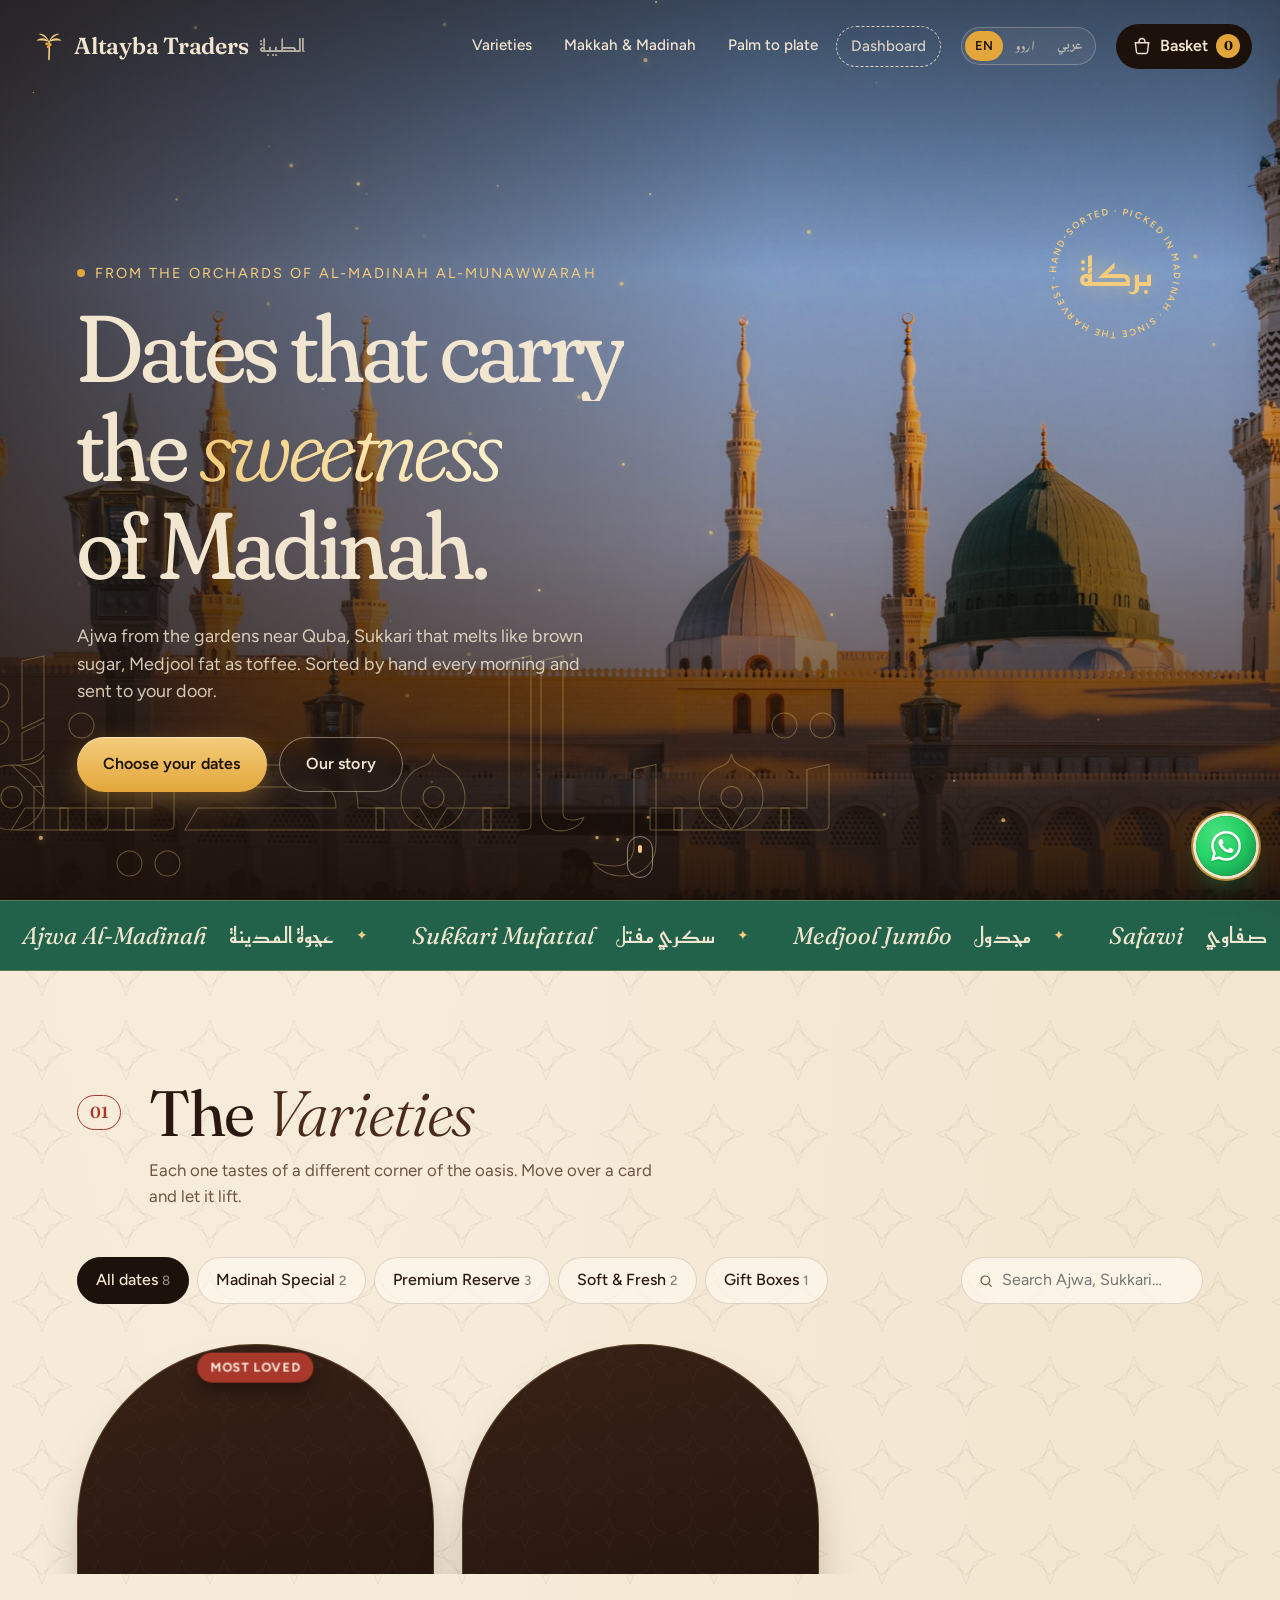
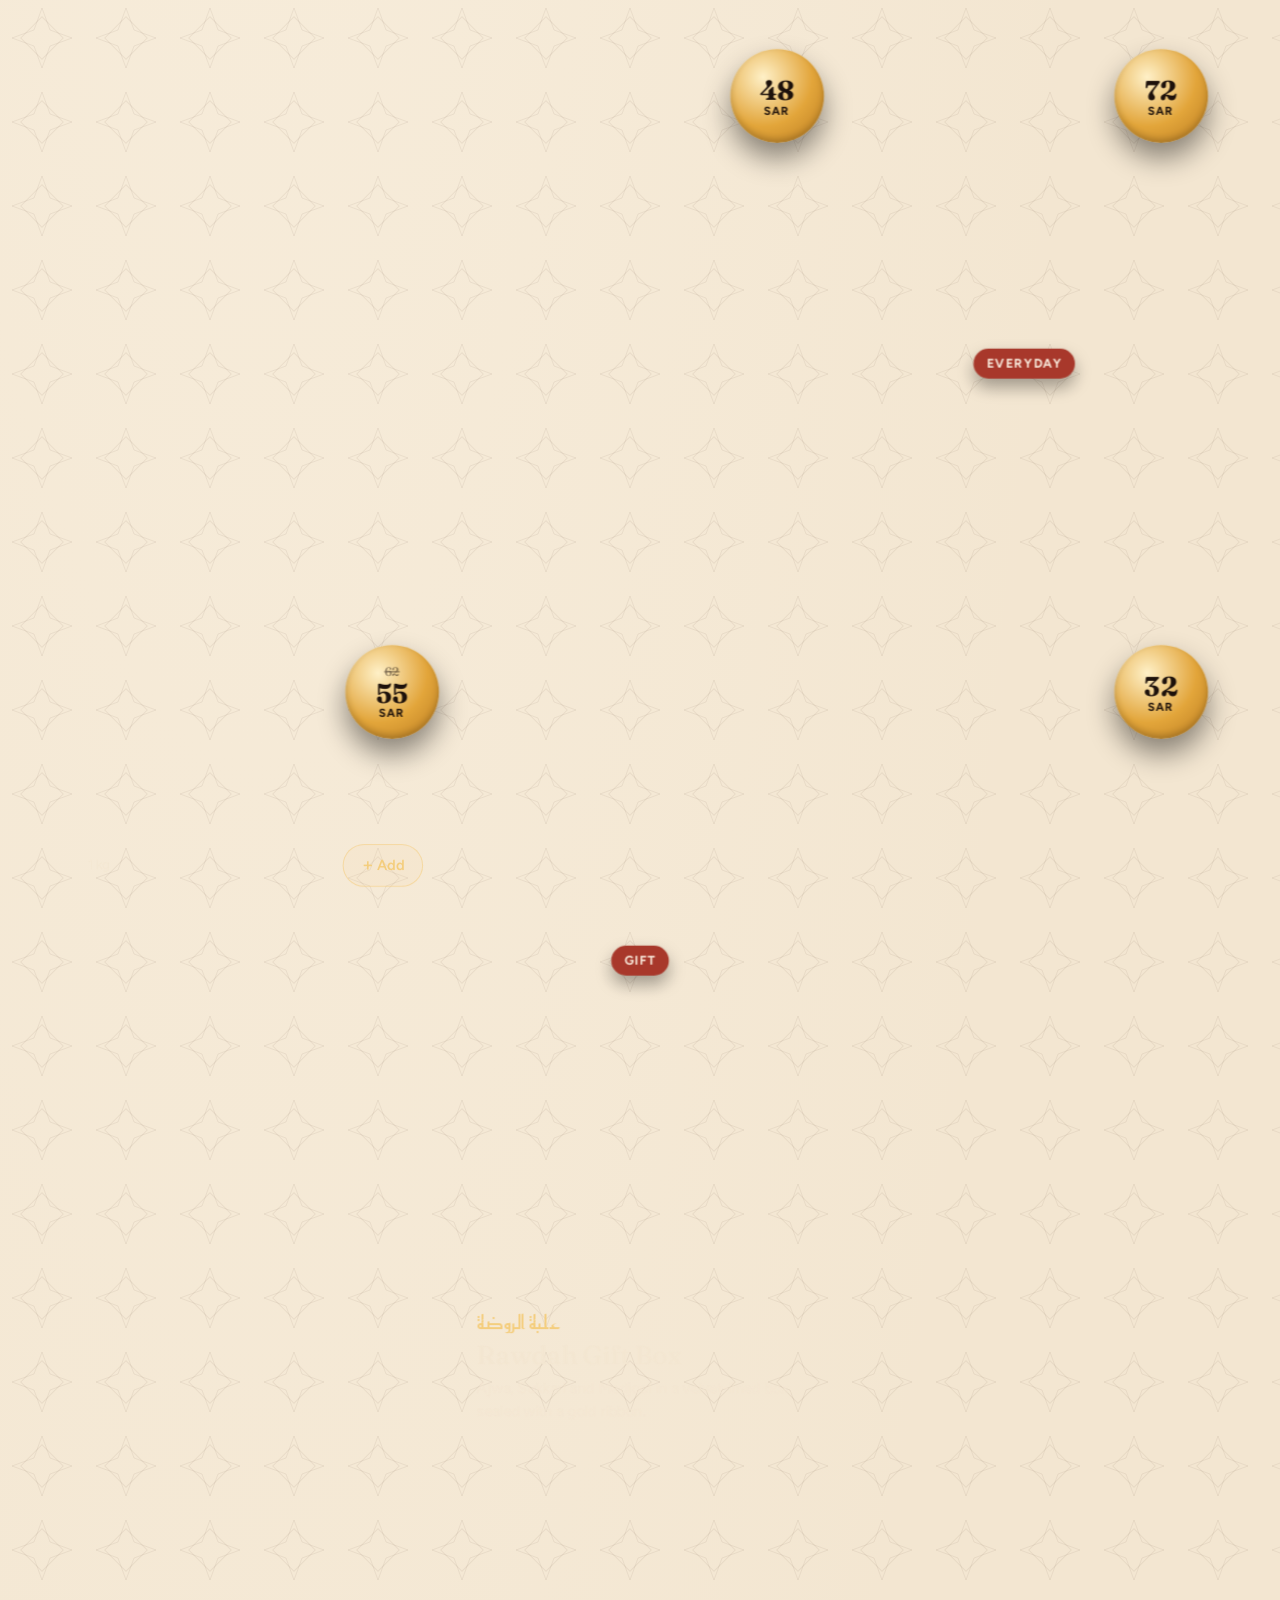
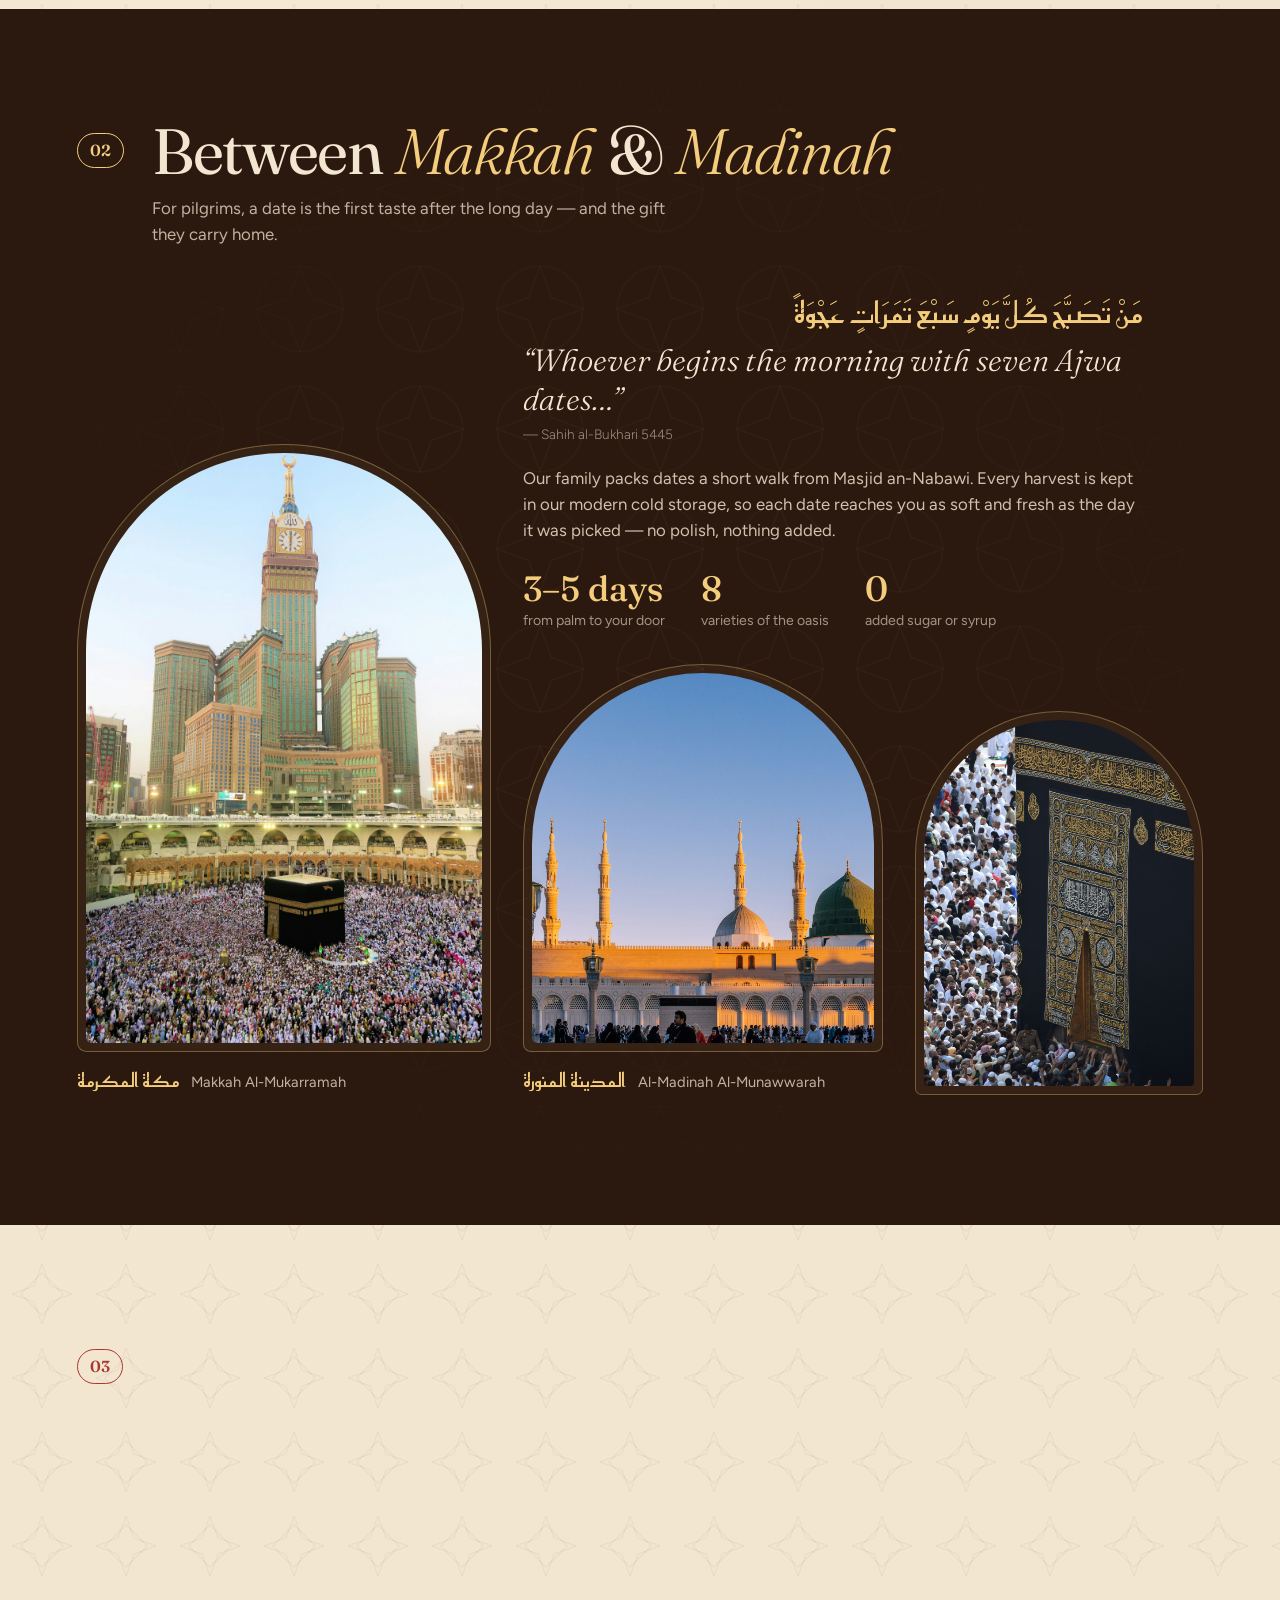
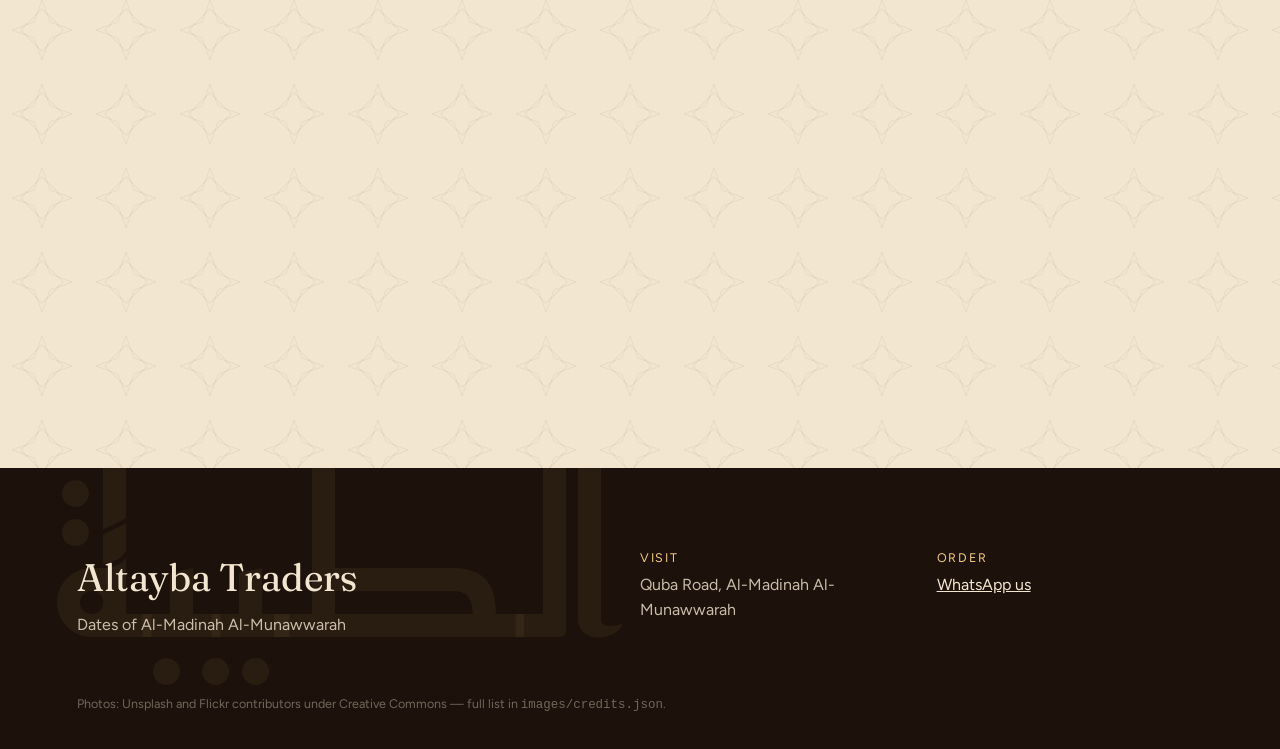
==== commit 0125f7d7: "Rebrand to Altayba Traders; compact mobile nav Co-Authored-By: Claude Opus 5.5 <noreply@anthropic.co" ====
--- a/index.html
+++ b/index.html
@@ -3,27 +3,27 @@
 <head>
   <meta charset="utf-8">
   <meta name="viewport" content="width=device-width, initial-scale=1">
-  <title>Nakhla — Dates of Madinah</title>
+  <title>Altayba Traders — Dates of Madinah</title>
   <meta name="description" content="Ajwa, Sukkari, Medjool and more — hand-sorted dates from the orchards of Al-Madinah Al-Munawwarah.">
   <link rel="preconnect" href="https://fonts.googleapis.com">
   <link rel="preconnect" href="https://fonts.gstatic.com" crossorigin>
   <link href="https://fonts.googleapis.com/css2?family=Fraunces:ital,opsz,wght,SOFT@0,9..144,300..800,50;1,9..144,300..800,50&family=Figtree:wght@400;500;600;700&family=Reem+Kufi:wght@400..700&family=Amiri:wght@400;700&family=Noto+Naskh+Arabic:wght@400..700&family=Noto+Nastaliq+Urdu:wght@400..700&display=swap" rel="stylesheet">
-  <link rel="stylesheet" href="css/base.css?v=16">
-  <link rel="stylesheet" href="css/store.css?v=16">
-  <script src="js/i18n.js?v=16"></script>
+  <link rel="stylesheet" href="css/base.css?v=20">
+  <link rel="stylesheet" href="css/store.css?v=20">
+  <script src="js/i18n.js?v=20"></script>
 </head>
 <body>
 
   <!-- ===== Header ===== -->
   <header class="nav" id="nav">
-    <a class="brand" href="#top" aria-label="Nakhla home">
+    <a class="brand" href="#top" aria-label="Altayba Traders home">
       <svg class="brand-palm" viewBox="0 0 40 40" aria-hidden="true">
         <path d="M20 38 C20 28 21 20 20 14" stroke="currentColor" stroke-width="2.2" fill="none" stroke-linecap="round"/>
         <path d="M20 14 C14 8 7 9 3 13 C9 12 14 13 20 14Z M20 14 C26 8 33 9 37 13 C31 12 26 13 20 14Z M20 14 C17 6 11 3 6 4 C12 6 16 9 20 14Z M20 14 C23 6 29 3 34 4 C28 6 24 9 20 14Z" fill="currentColor"/>
         <circle cx="17" cy="17" r="2" fill="var(--saffron)"/><circle cx="21.5" cy="18" r="2" fill="var(--saffron)"/><circle cx="19" cy="21" r="2" fill="var(--saffron)"/>
       </svg>
-      <span class="brand-name" data-bind="name">Nakhla</span>
-      <span class="brand-ar ar" data-bind="arabic">نخلة</span>
+      <span class="brand-name" data-bind="name">Altayba Traders</span>
+      <span class="brand-ar ar" data-bind="arabic">الطيبة</span>
     </a>
     <nav class="nav-links" aria-label="Main">
       <a href="#shop" data-i18n="nav.varieties">Varieties</a>
@@ -172,10 +172,10 @@
 
   <!-- ===== Footer ===== -->
   <footer class="foot">
-    <div class="foot-calli ar" aria-hidden="true">نخلة</div>
+    <div class="foot-calli ar" aria-hidden="true">الطيبة</div>
     <div class="foot-grid">
       <div>
-        <p class="foot-brand" data-bind="name">Nakhla</p>
+        <p class="foot-brand" data-bind="name">Altayba Traders</p>
         <p data-bind="tagline">Dates of Al-Madinah Al-Munawwarah</p>
       </div>
       <div>
@@ -209,9 +209,9 @@
 
   <div class="toast" id="toast" role="status" aria-live="polite"></div>
 
-  <script src="js/data.js?v=16"></script>
-  <script src="js/fairy.js?v=16"></script>
-  <script src="js/wa-float.js?v=16"></script>
-  <script src="js/store.js?v=16"></script>
+  <script src="js/data.js?v=20"></script>
+  <script src="js/fairy.js?v=20"></script>
+  <script src="js/wa-float.js?v=20"></script>
+  <script src="js/store.js?v=20"></script>
 </body>
 </html>
--- a/css/store.css
+++ b/css/store.css
@@ -42,7 +42,7 @@
 .brand { display: flex; align-items: center; gap: 10px; text-decoration: none; }
 .brand-palm { width: 30px; height: 30px; color: var(--rawdah); }
 .nav:not(.solid) .brand-palm { color: var(--saffron-2); }
-.brand-name { font-family: var(--f-display); font-size: 1.45rem; font-weight: 600; letter-spacing: -.01em; }
+.brand-name { font-family: var(--f-display); font-size: 1.45rem; font-weight: 600; letter-spacing: -.01em; white-space: nowrap; }
 .brand-ar { font-size: 1.1rem; opacity: .7; }
 .nav-links { display: flex; gap: 4px; margin-inline-start: auto; }
 .nav-links a { text-decoration: none; padding: 8px 14px; border-radius: 999px; font-weight: 500; font-size: .95rem; transition: background .25s; }
@@ -328,6 +328,12 @@
 @media (max-width: 600px) {
   .nav { inset: 10px 10px auto; padding: 8px 8px 8px 14px; gap: 10px; }
   .brand-ar, .cart-btn > span { display: none; }
+  .brand-name { font-size: 1.15rem; }
+  .brand-palm { display: none; }
+  .brand { gap: 6px; }
+  .nav { gap: 6px; padding: 6px 6px 6px 12px; }
+  .lang-switch button { min-width: 30px; padding: 0 7px; }
+  .cart-btn, html[lang="ur"] .cart-btn { padding: 8px 10px; gap: 6px; }
   .hero { padding: 110px 16px 90px; }
   .shop, .journey, .cities { padding-left: 16px; padding-right: 16px; }
   .sec-head { flex-direction: column; gap: 6px; }
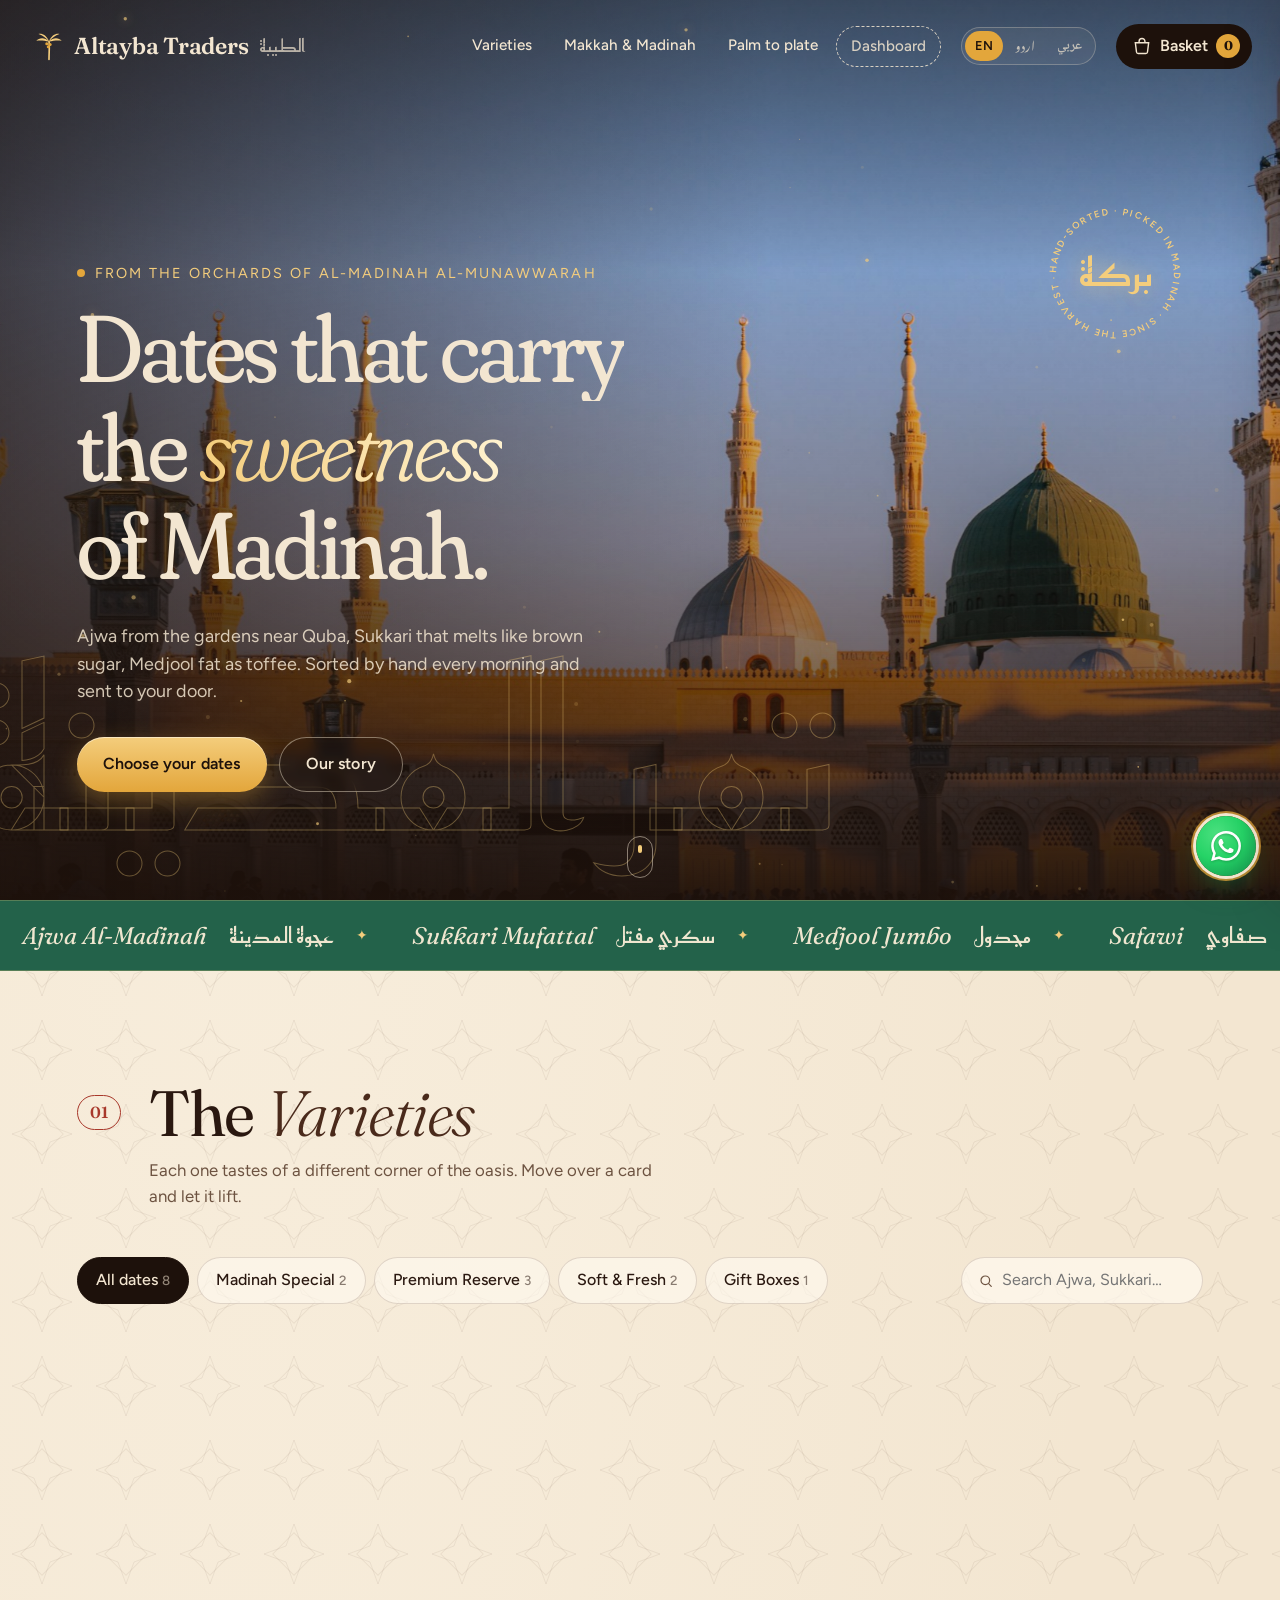
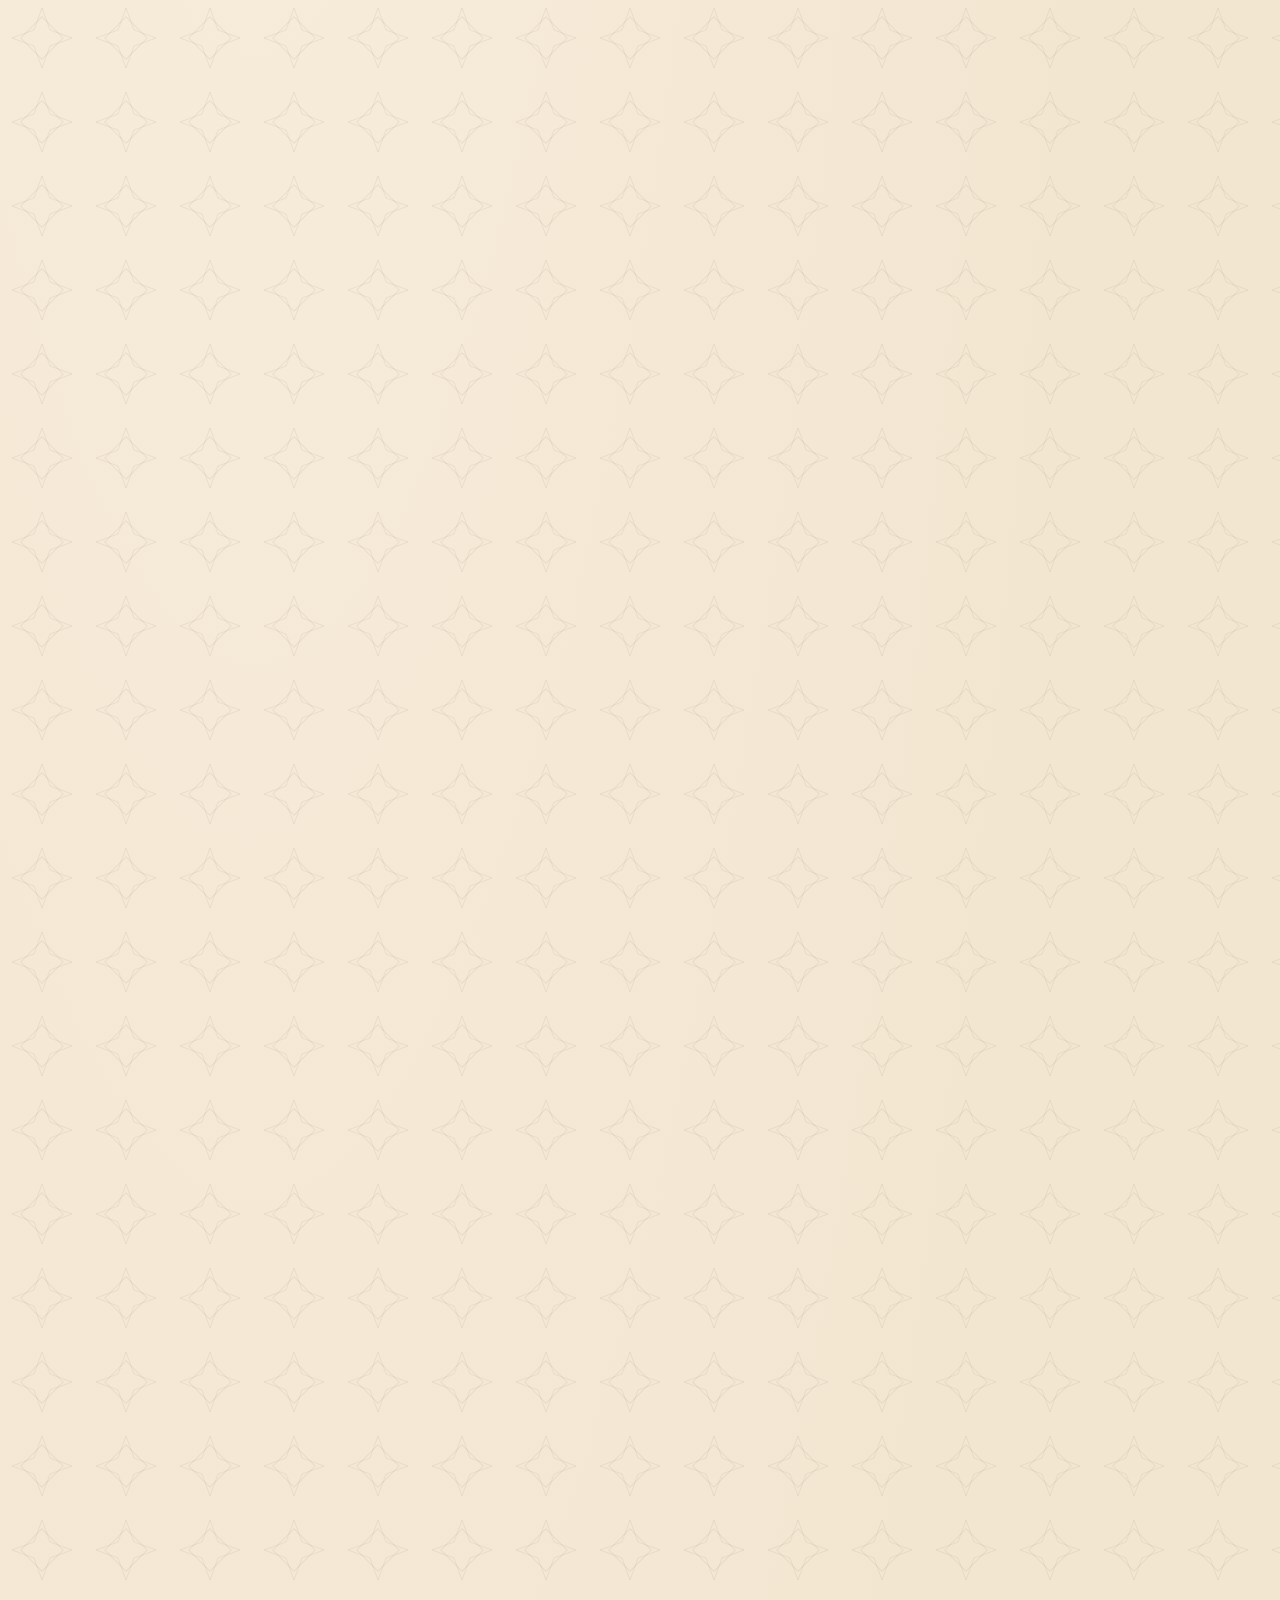
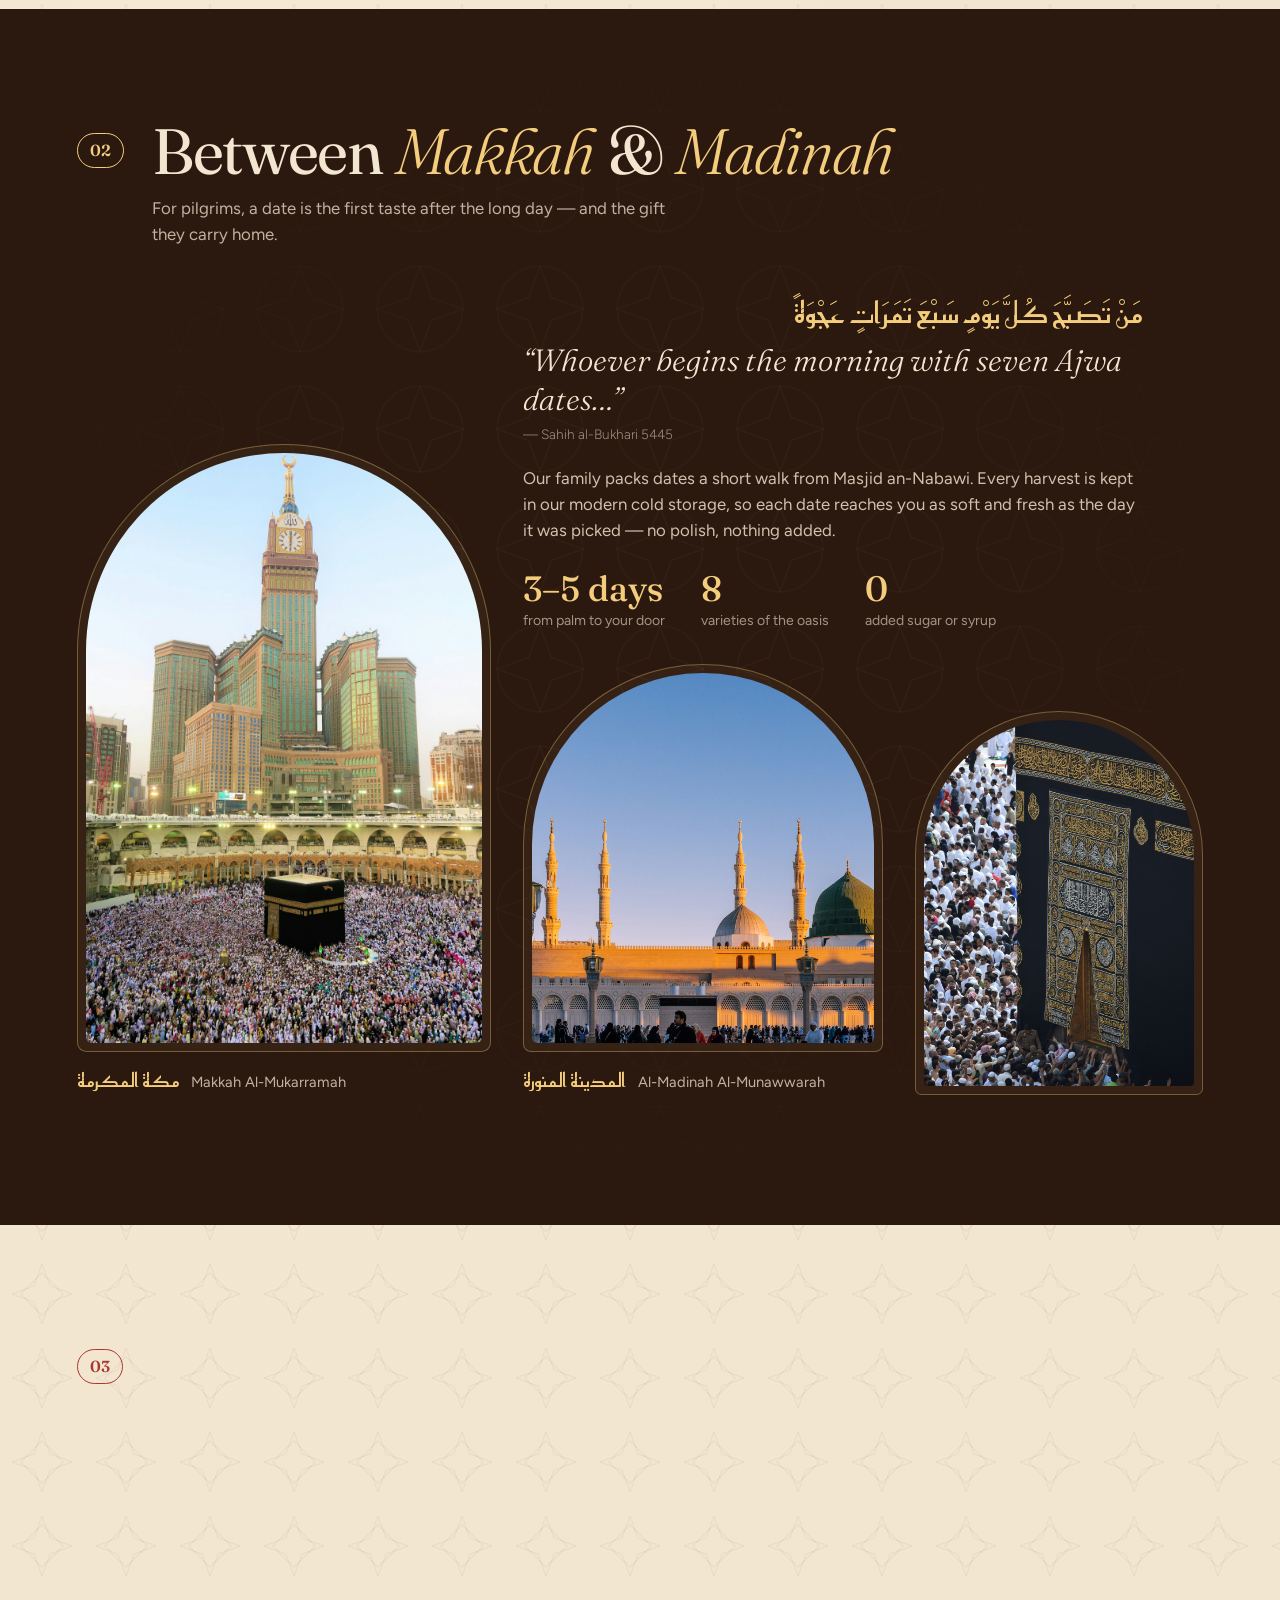
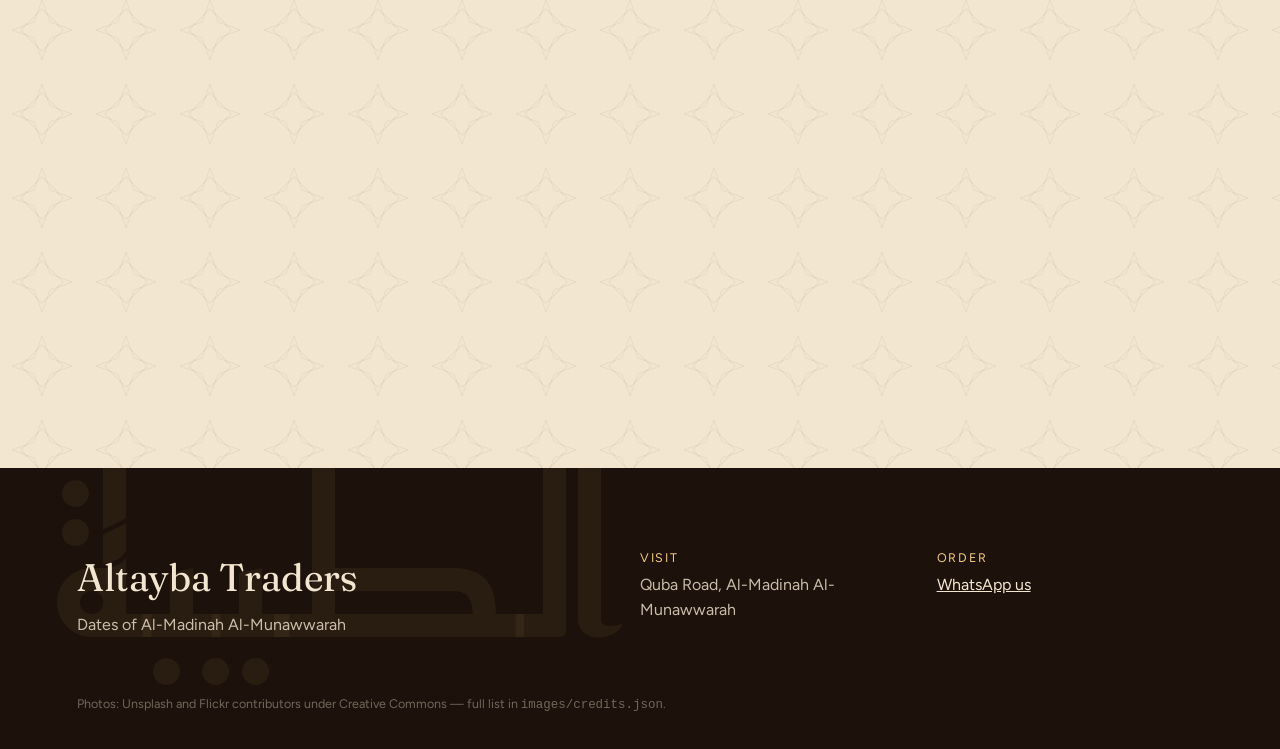
==== commit 71f0ddfa: "Admin login for the dashboard Co-Authored-By: Claude Opus 5.5 <noreply@anthropic.com>" ====
--- a/index.html
+++ b/index.html
@@ -8,9 +8,9 @@
   <link rel="preconnect" href="https://fonts.googleapis.com">
   <link rel="preconnect" href="https://fonts.gstatic.com" crossorigin>
   <link href="https://fonts.googleapis.com/css2?family=Fraunces:ital,opsz,wght,SOFT@0,9..144,300..800,50;1,9..144,300..800,50&family=Figtree:wght@400;500;600;700&family=Reem+Kufi:wght@400..700&family=Amiri:wght@400;700&family=Noto+Naskh+Arabic:wght@400..700&family=Noto+Nastaliq+Urdu:wght@400..700&display=swap" rel="stylesheet">
-  <link rel="stylesheet" href="css/base.css?v=20">
-  <link rel="stylesheet" href="css/store.css?v=20">
-  <script src="js/i18n.js?v=20"></script>
+  <link rel="stylesheet" href="css/base.css?v=21">
+  <link rel="stylesheet" href="css/store.css?v=21">
+  <script src="js/i18n.js?v=21"></script>
 </head>
 <body>
 
@@ -209,9 +209,9 @@
 
   <div class="toast" id="toast" role="status" aria-live="polite"></div>
 
-  <script src="js/data.js?v=20"></script>
-  <script src="js/fairy.js?v=20"></script>
-  <script src="js/wa-float.js?v=20"></script>
-  <script src="js/store.js?v=20"></script>
+  <script src="js/data.js?v=21"></script>
+  <script src="js/fairy.js?v=21"></script>
+  <script src="js/wa-float.js?v=21"></script>
+  <script src="js/store.js?v=21"></script>
 </body>
 </html>
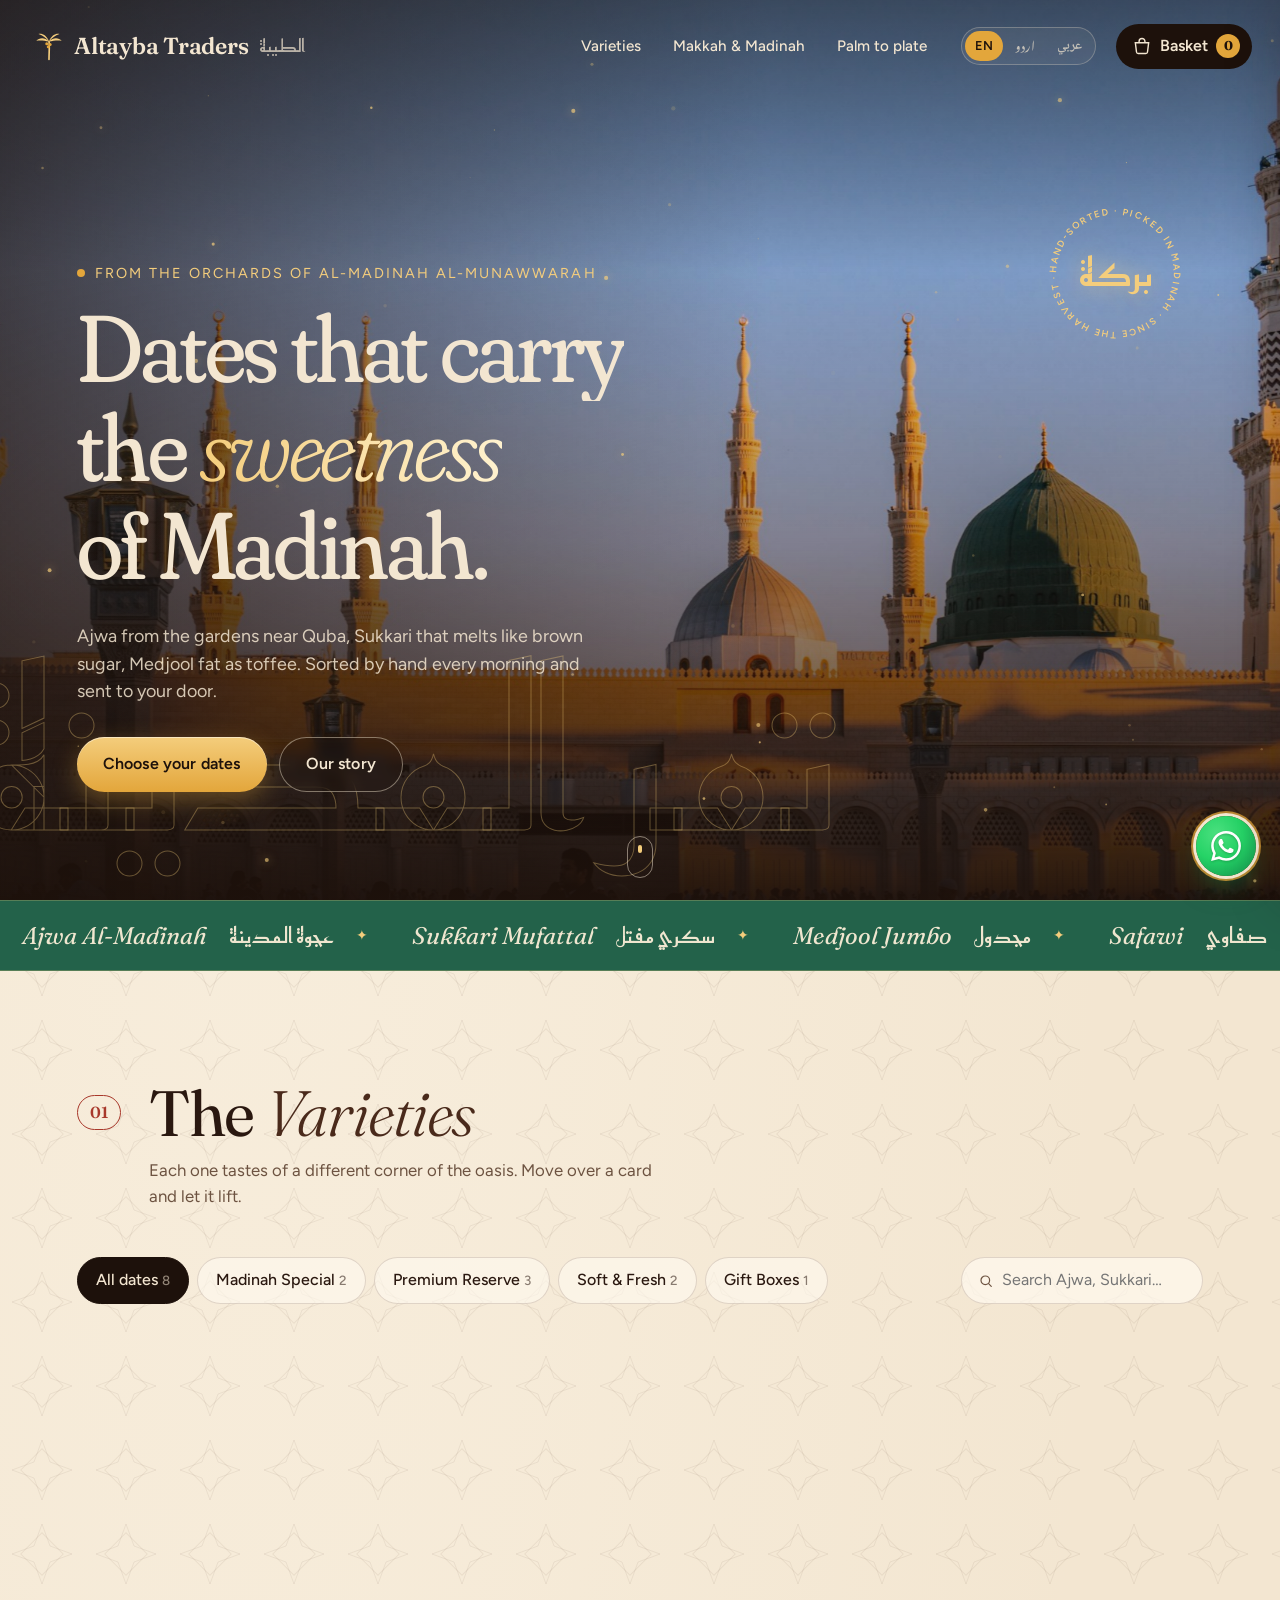
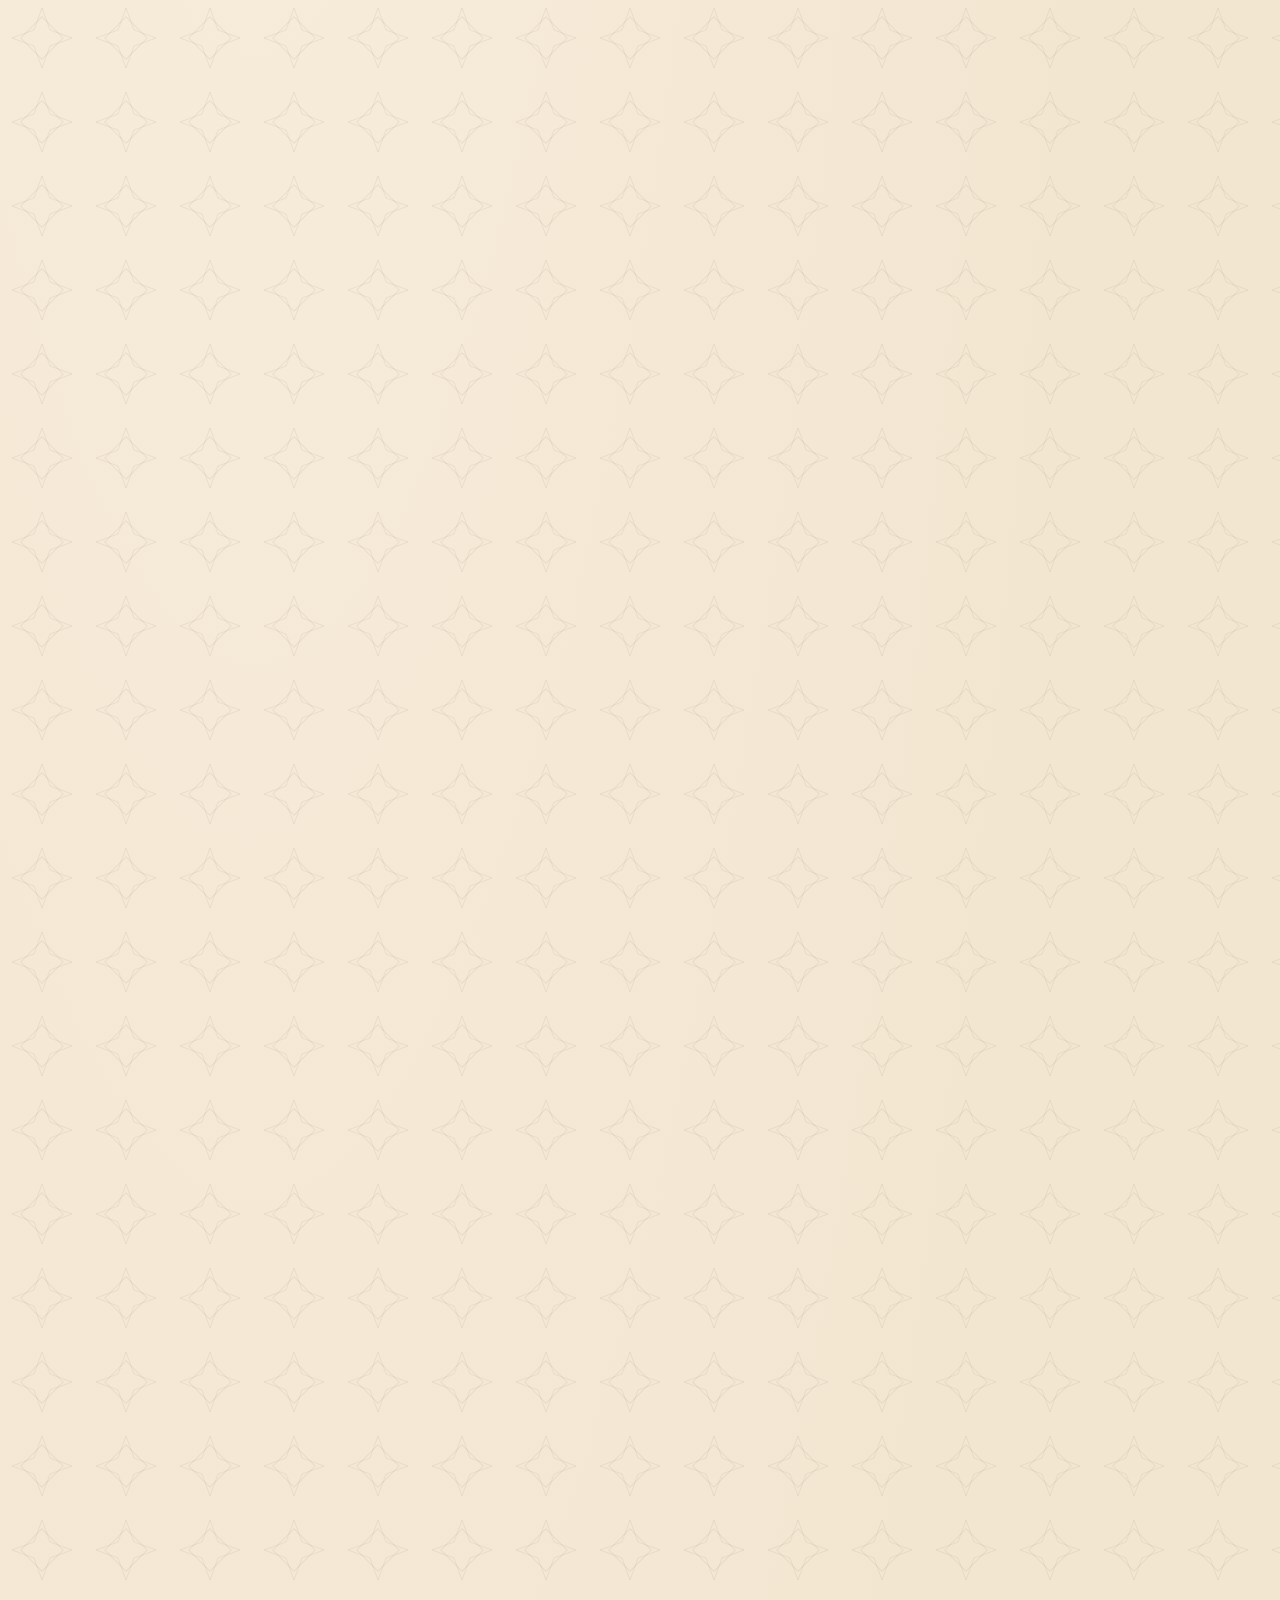
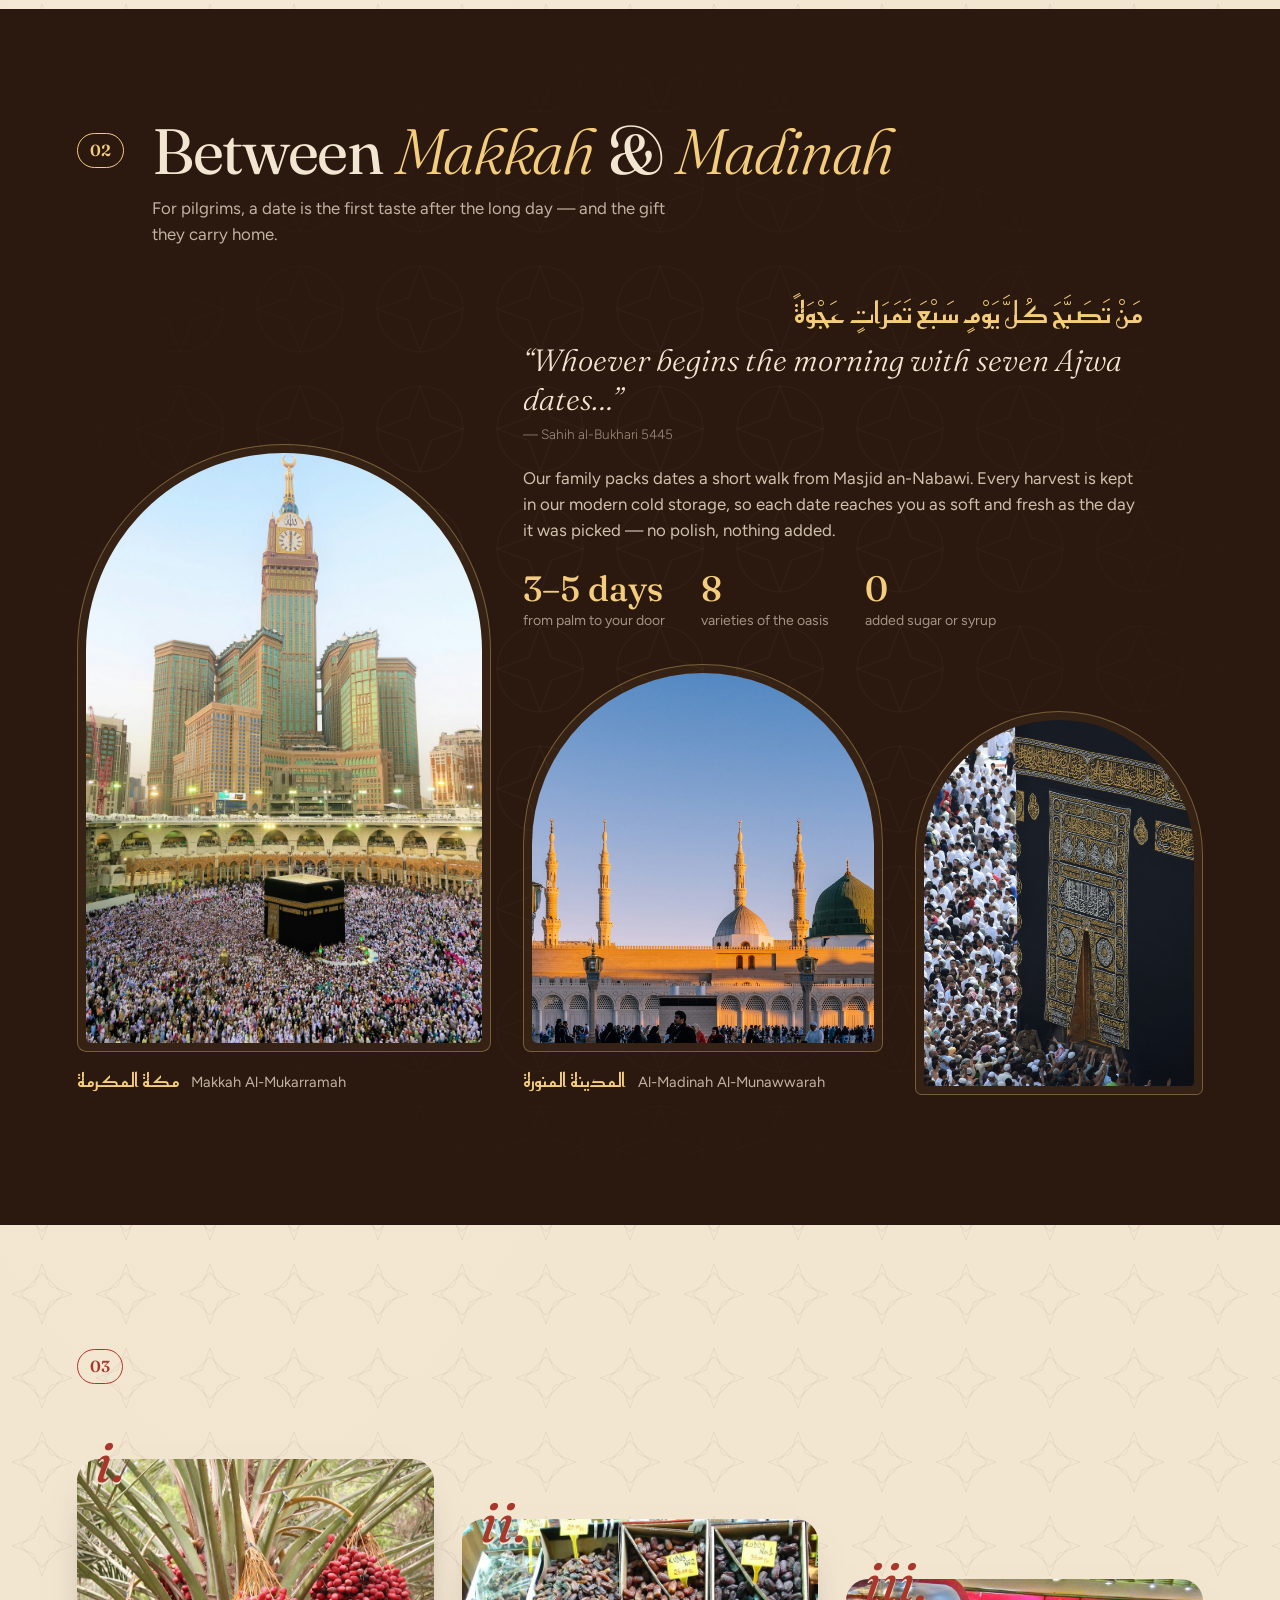
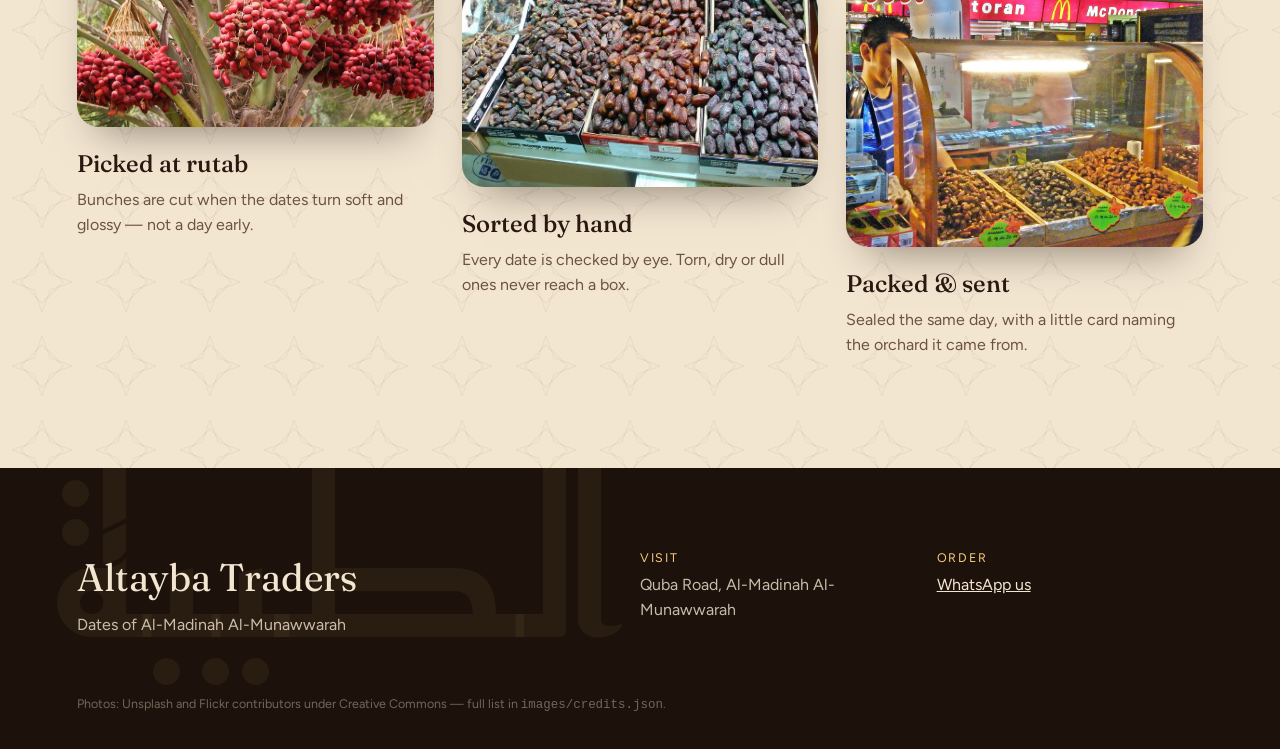
==== commit 129d1002: "Remove dashboard link from store nav Co-Authored-By: Claude Opus 5.5 <noreply@anthropic.com>" ====
--- a/index.html
+++ b/index.html
@@ -29,7 +29,6 @@
       <a href="#shop" data-i18n="nav.varieties">Varieties</a>
       <a href="#cities" data-i18n="nav.cities">Makkah &amp; Madinah</a>
       <a href="#journey" data-i18n="nav.journey">Palm to plate</a>
-      <a href="dashboard.html" class="nav-dash" data-i18n="nav.dashboard">Dashboard</a>
     </nav>
     <div class="lang-switch"></div>
     <button class="cart-btn" id="cartBtn" data-i18n-aria="nav.basket" aria-label="Basket">
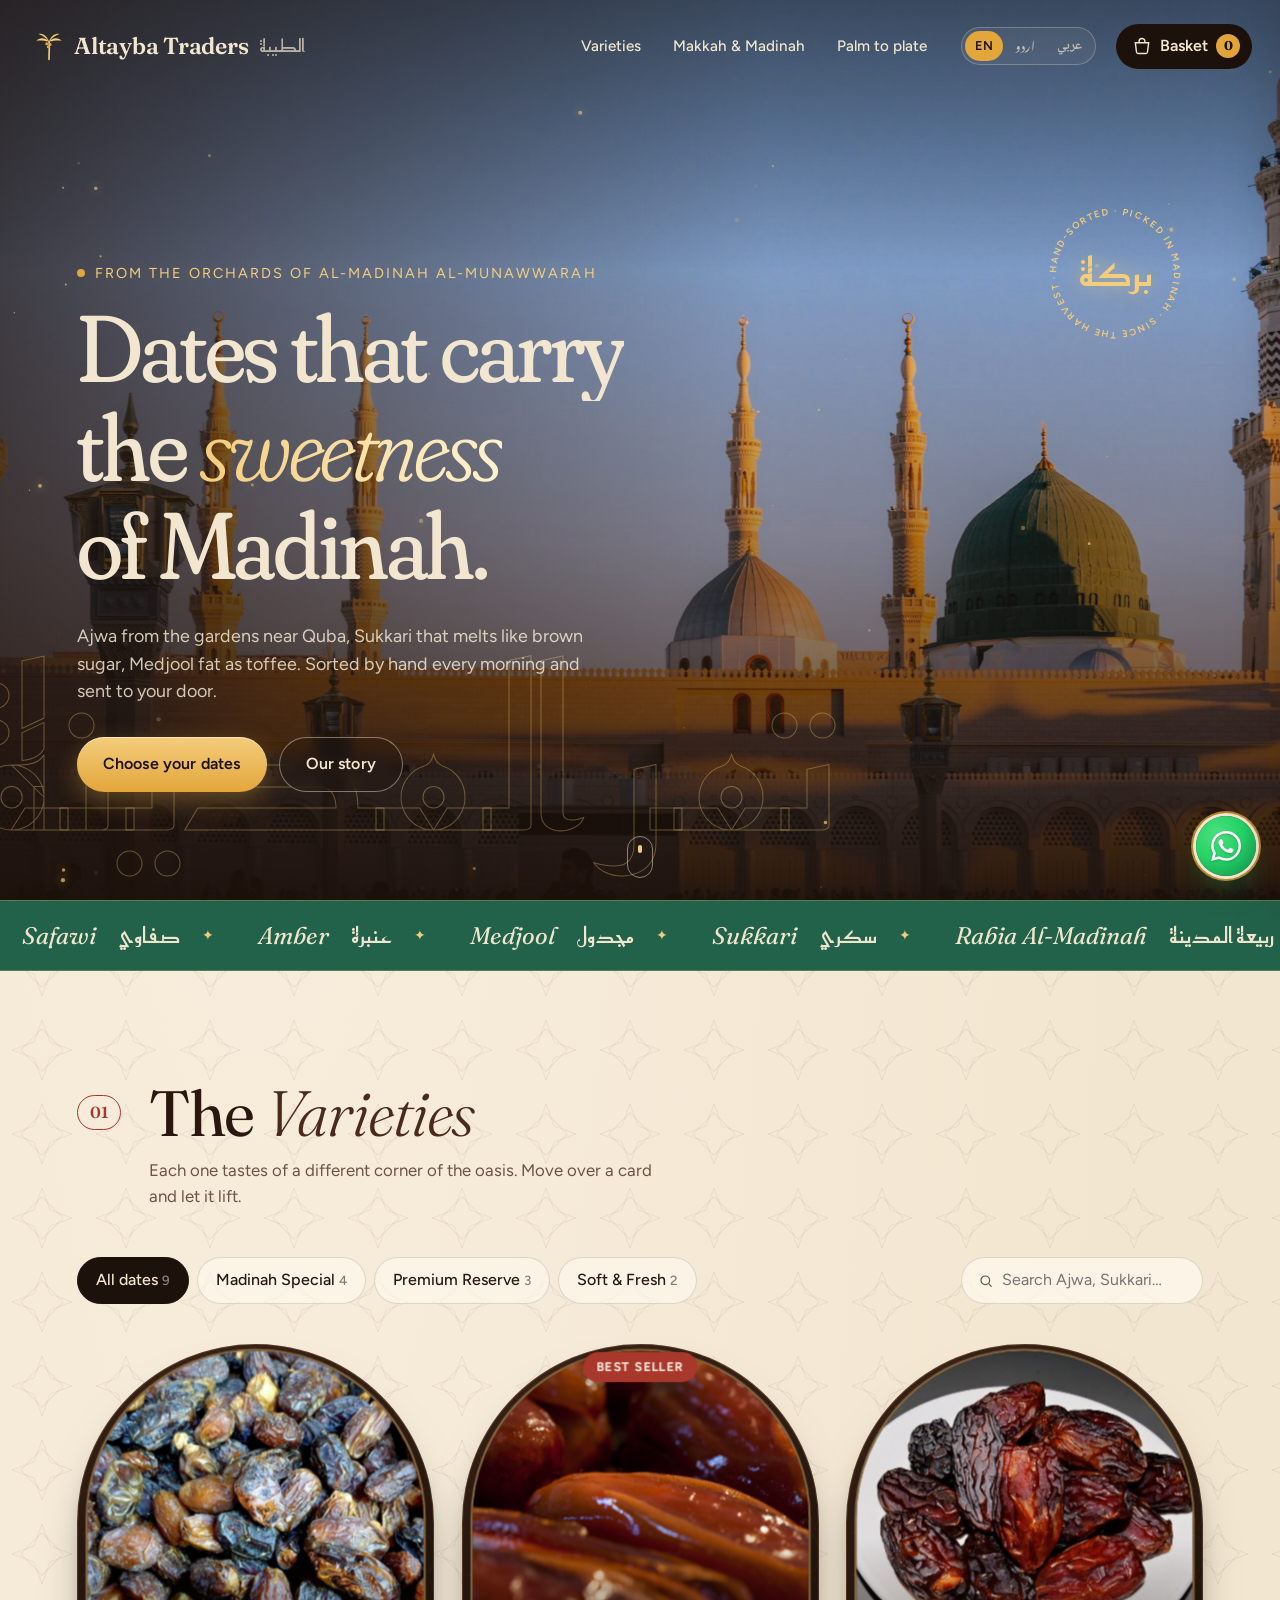
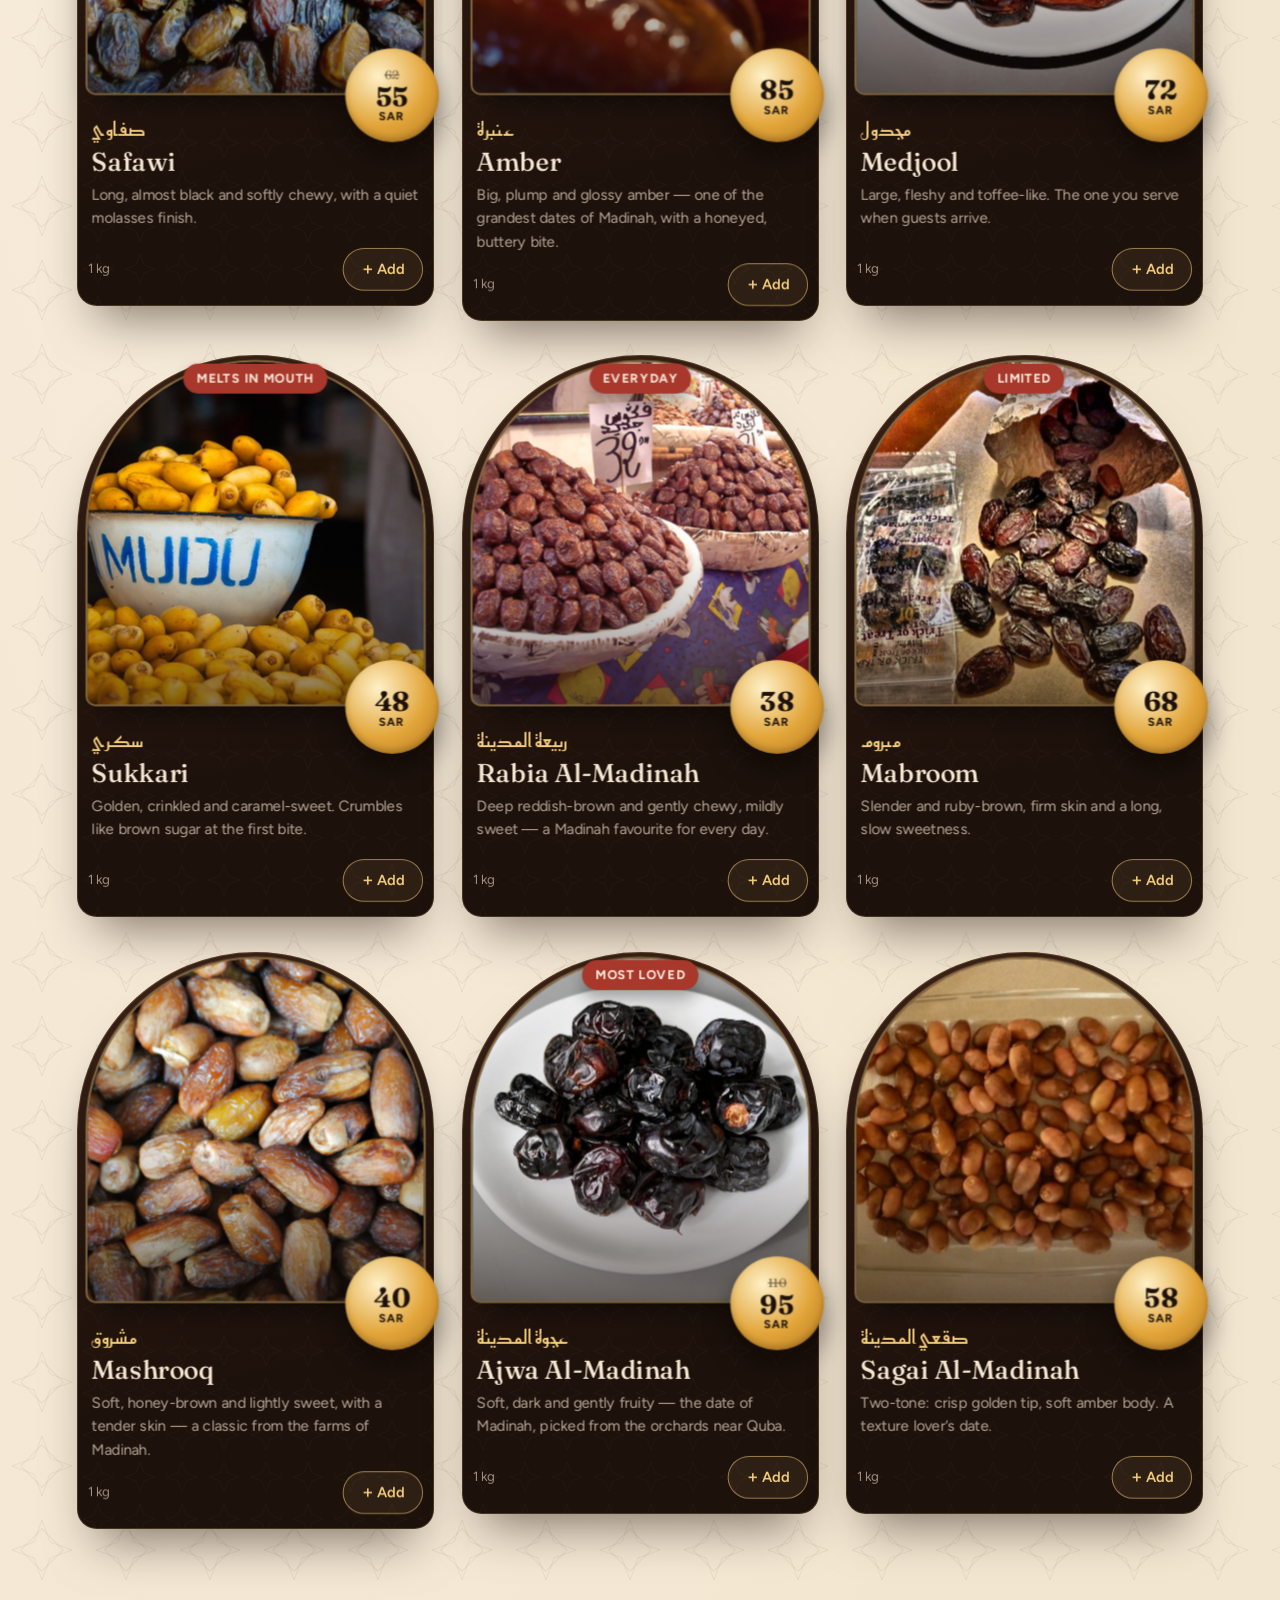
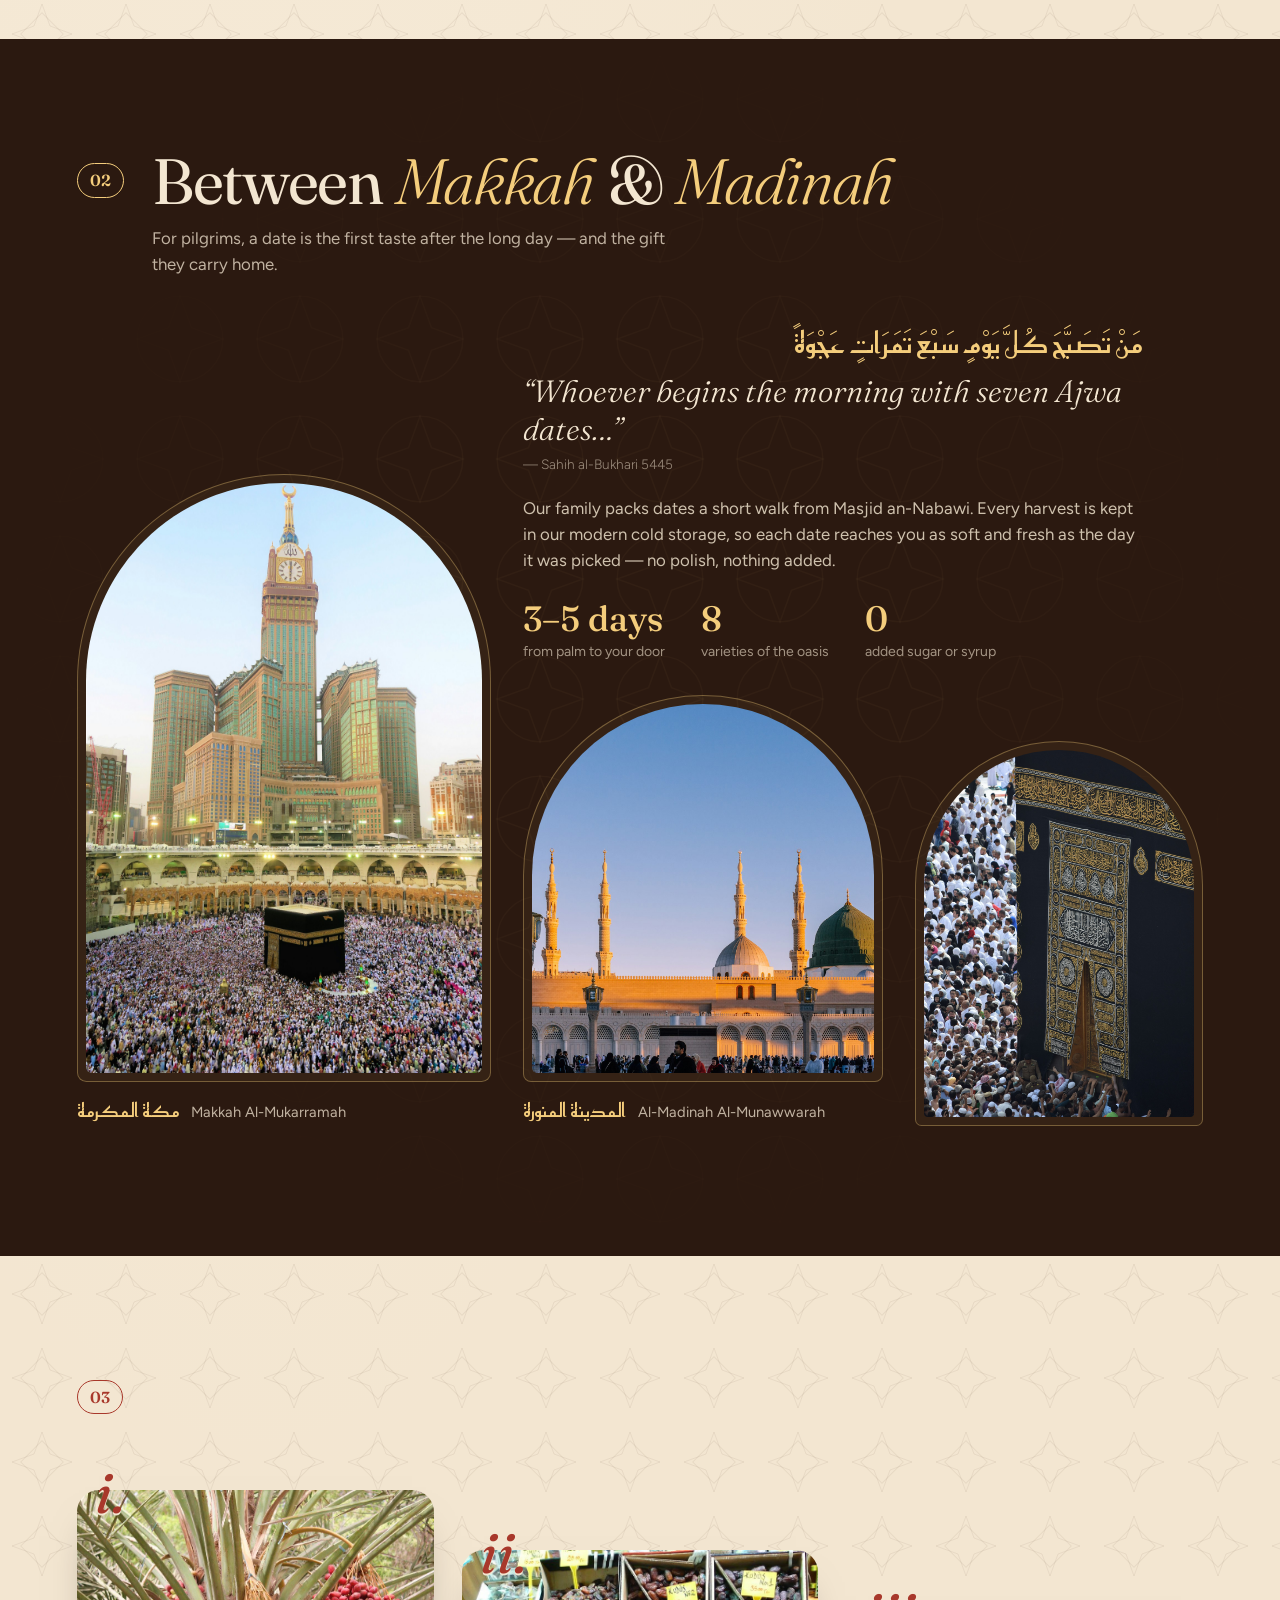
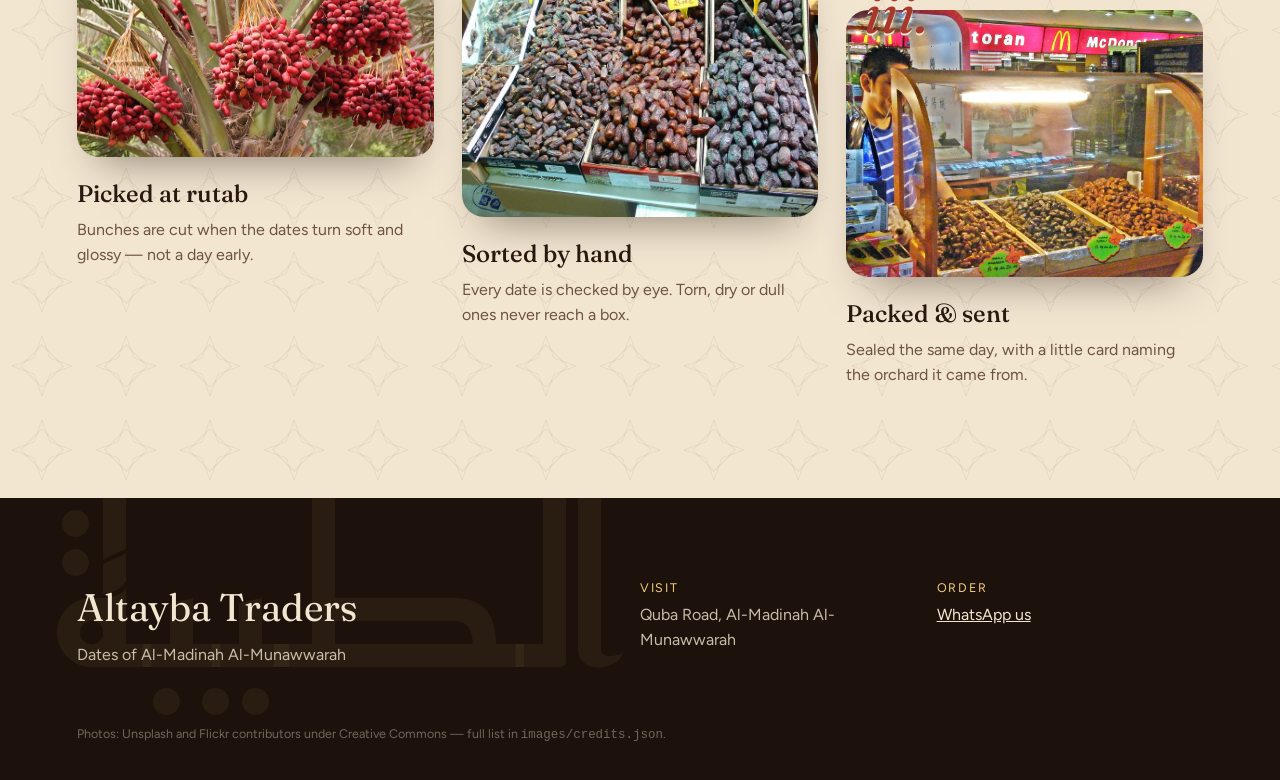
==== commit 1b9e1d60: "Client product range: 9 Madinah date varieties Co-Authored-By: Claude Opus 5.5 <noreply@anthropic.co" ====
--- a/index.html
+++ b/index.html
@@ -8,9 +8,9 @@
   <link rel="preconnect" href="https://fonts.googleapis.com">
   <link rel="preconnect" href="https://fonts.gstatic.com" crossorigin>
   <link href="https://fonts.googleapis.com/css2?family=Fraunces:ital,opsz,wght,SOFT@0,9..144,300..800,50;1,9..144,300..800,50&family=Figtree:wght@400;500;600;700&family=Reem+Kufi:wght@400..700&family=Amiri:wght@400;700&family=Noto+Naskh+Arabic:wght@400..700&family=Noto+Nastaliq+Urdu:wght@400..700&display=swap" rel="stylesheet">
-  <link rel="stylesheet" href="css/base.css?v=21">
-  <link rel="stylesheet" href="css/store.css?v=21">
-  <script src="js/i18n.js?v=21"></script>
+  <link rel="stylesheet" href="css/base.css?v=22">
+  <link rel="stylesheet" href="css/store.css?v=22">
+  <script src="js/i18n.js?v=22"></script>
 </head>
 <body>
 
@@ -208,9 +208,9 @@
 
   <div class="toast" id="toast" role="status" aria-live="polite"></div>
 
-  <script src="js/data.js?v=21"></script>
-  <script src="js/fairy.js?v=21"></script>
-  <script src="js/wa-float.js?v=21"></script>
-  <script src="js/store.js?v=21"></script>
+  <script src="js/data.js?v=22"></script>
+  <script src="js/fairy.js?v=22"></script>
+  <script src="js/wa-float.js?v=22"></script>
+  <script src="js/store.js?v=22"></script>
 </body>
 </html>
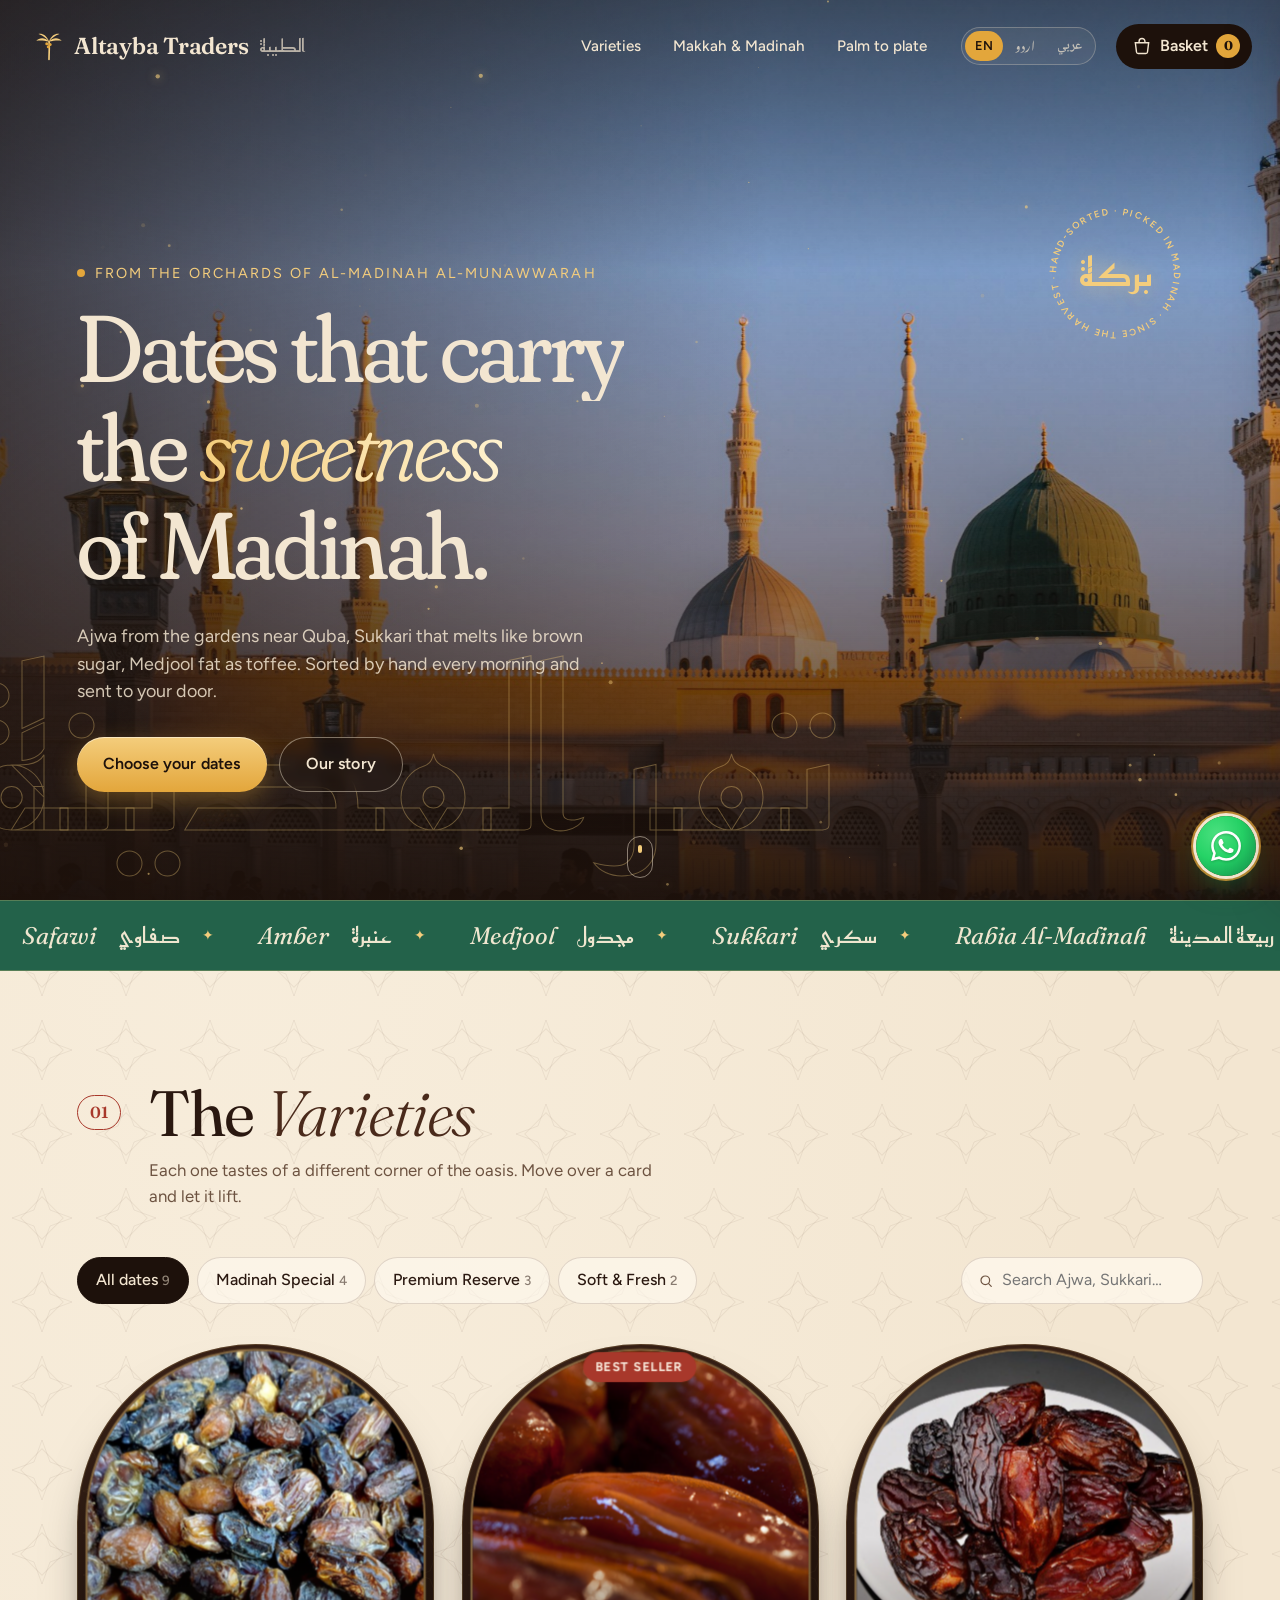
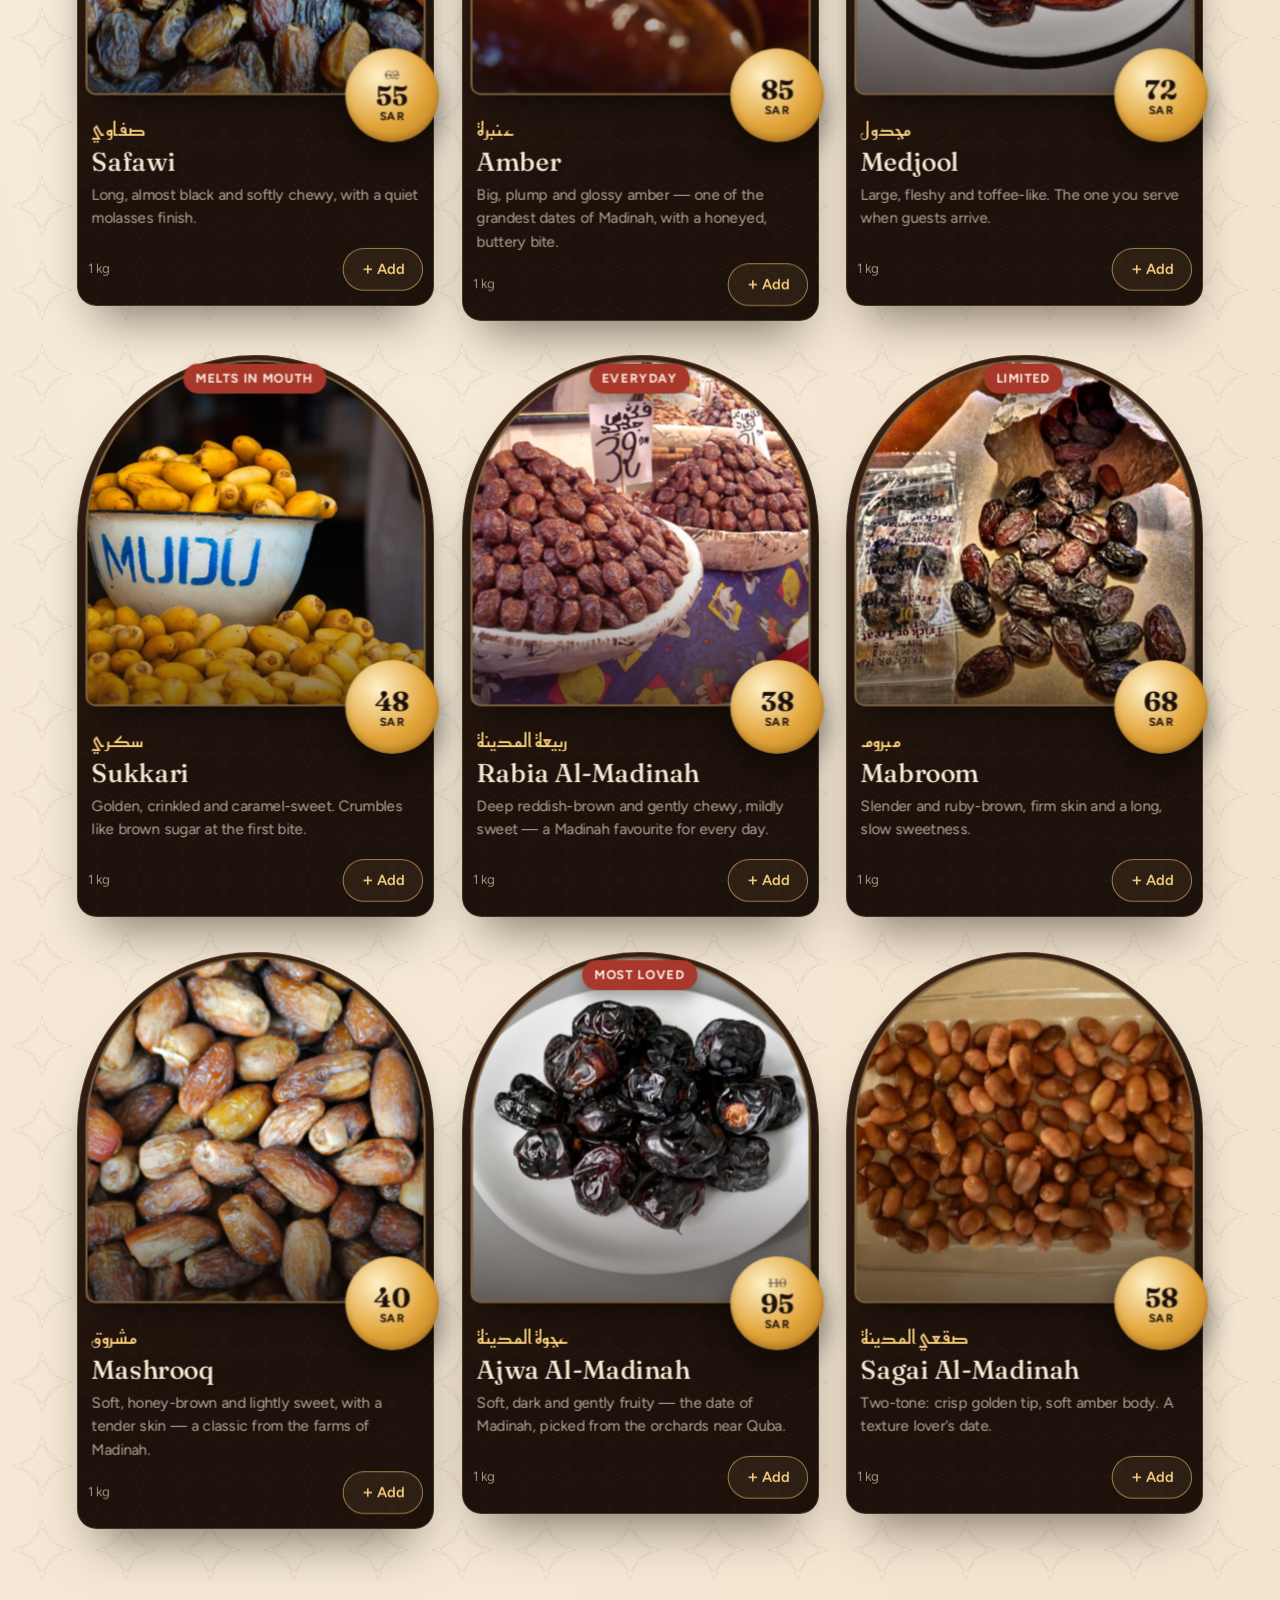
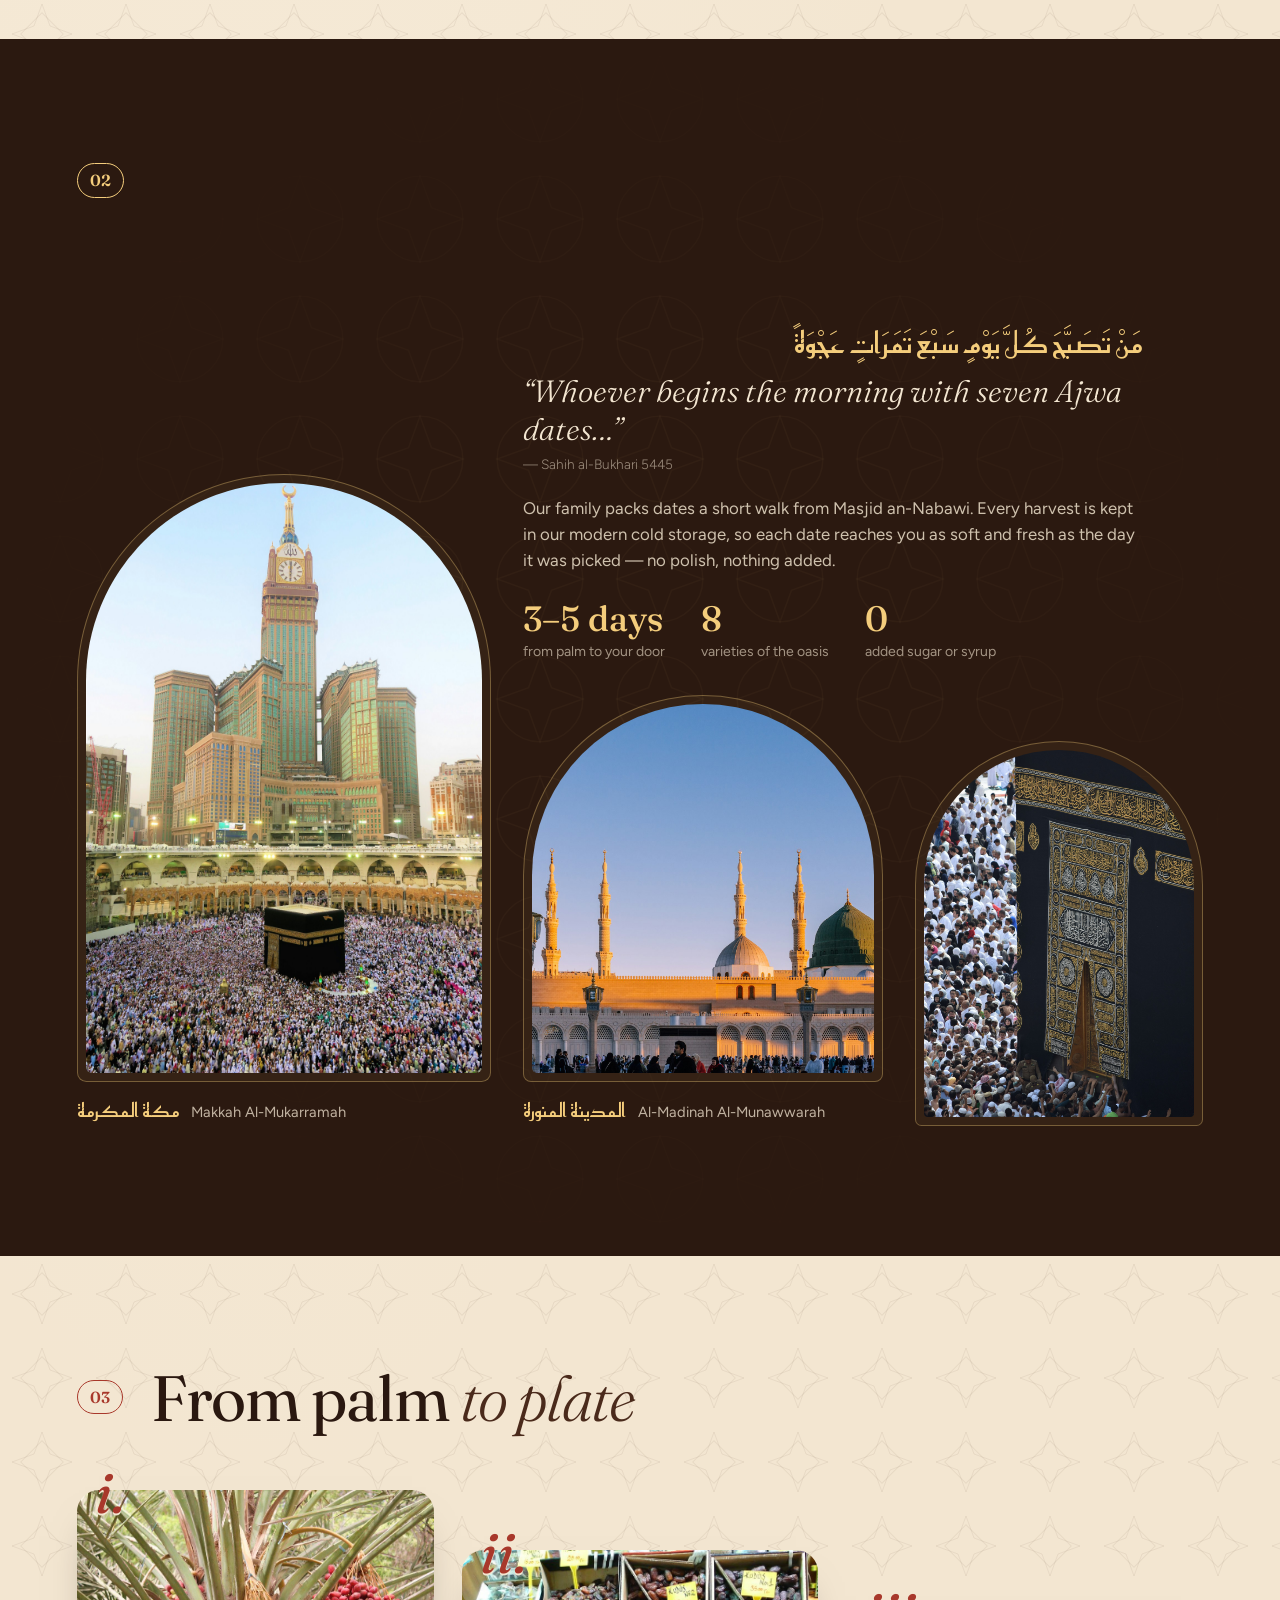
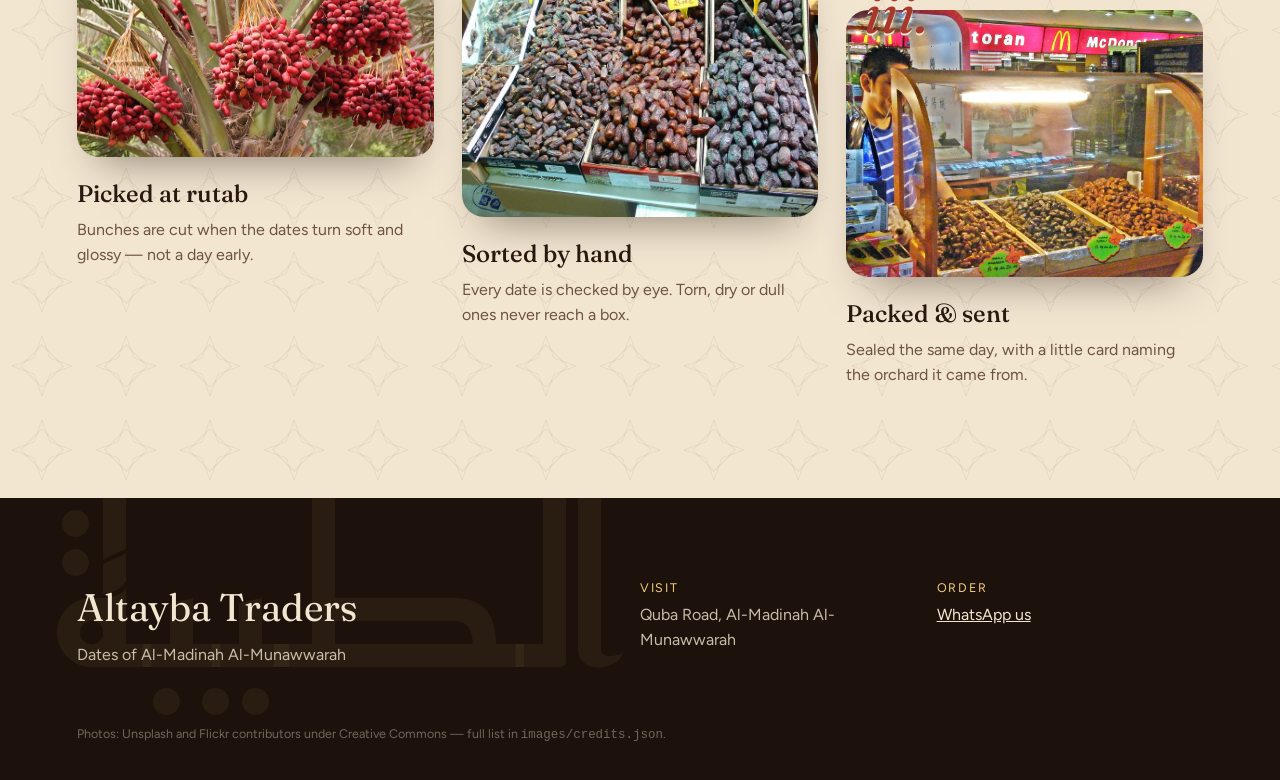
==== commit f0a803a8: "PHP + MySQL backend: catalogue, orders and admin login on the server Co-Authored-By: Claude Opus 5.5" ====
--- a/index.html
+++ b/index.html
@@ -8,9 +8,9 @@
   <link rel="preconnect" href="https://fonts.googleapis.com">
   <link rel="preconnect" href="https://fonts.gstatic.com" crossorigin>
   <link href="https://fonts.googleapis.com/css2?family=Fraunces:ital,opsz,wght,SOFT@0,9..144,300..800,50;1,9..144,300..800,50&family=Figtree:wght@400;500;600;700&family=Reem+Kufi:wght@400..700&family=Amiri:wght@400;700&family=Noto+Naskh+Arabic:wght@400..700&family=Noto+Nastaliq+Urdu:wght@400..700&display=swap" rel="stylesheet">
-  <link rel="stylesheet" href="css/base.css?v=22">
-  <link rel="stylesheet" href="css/store.css?v=22">
-  <script src="js/i18n.js?v=22"></script>
+  <link rel="stylesheet" href="css/base.css?v=23">
+  <link rel="stylesheet" href="css/store.css?v=23">
+  <script src="js/i18n.js?v=23"></script>
 </head>
 <body>
 
@@ -208,9 +208,9 @@
 
   <div class="toast" id="toast" role="status" aria-live="polite"></div>
 
-  <script src="js/data.js?v=22"></script>
-  <script src="js/fairy.js?v=22"></script>
-  <script src="js/wa-float.js?v=22"></script>
-  <script src="js/store.js?v=22"></script>
+  <script src="js/data.js?v=23"></script>
+  <script src="js/fairy.js?v=23"></script>
+  <script src="js/wa-float.js?v=23"></script>
+  <script src="js/store.js?v=23"></script>
 </body>
 </html>
